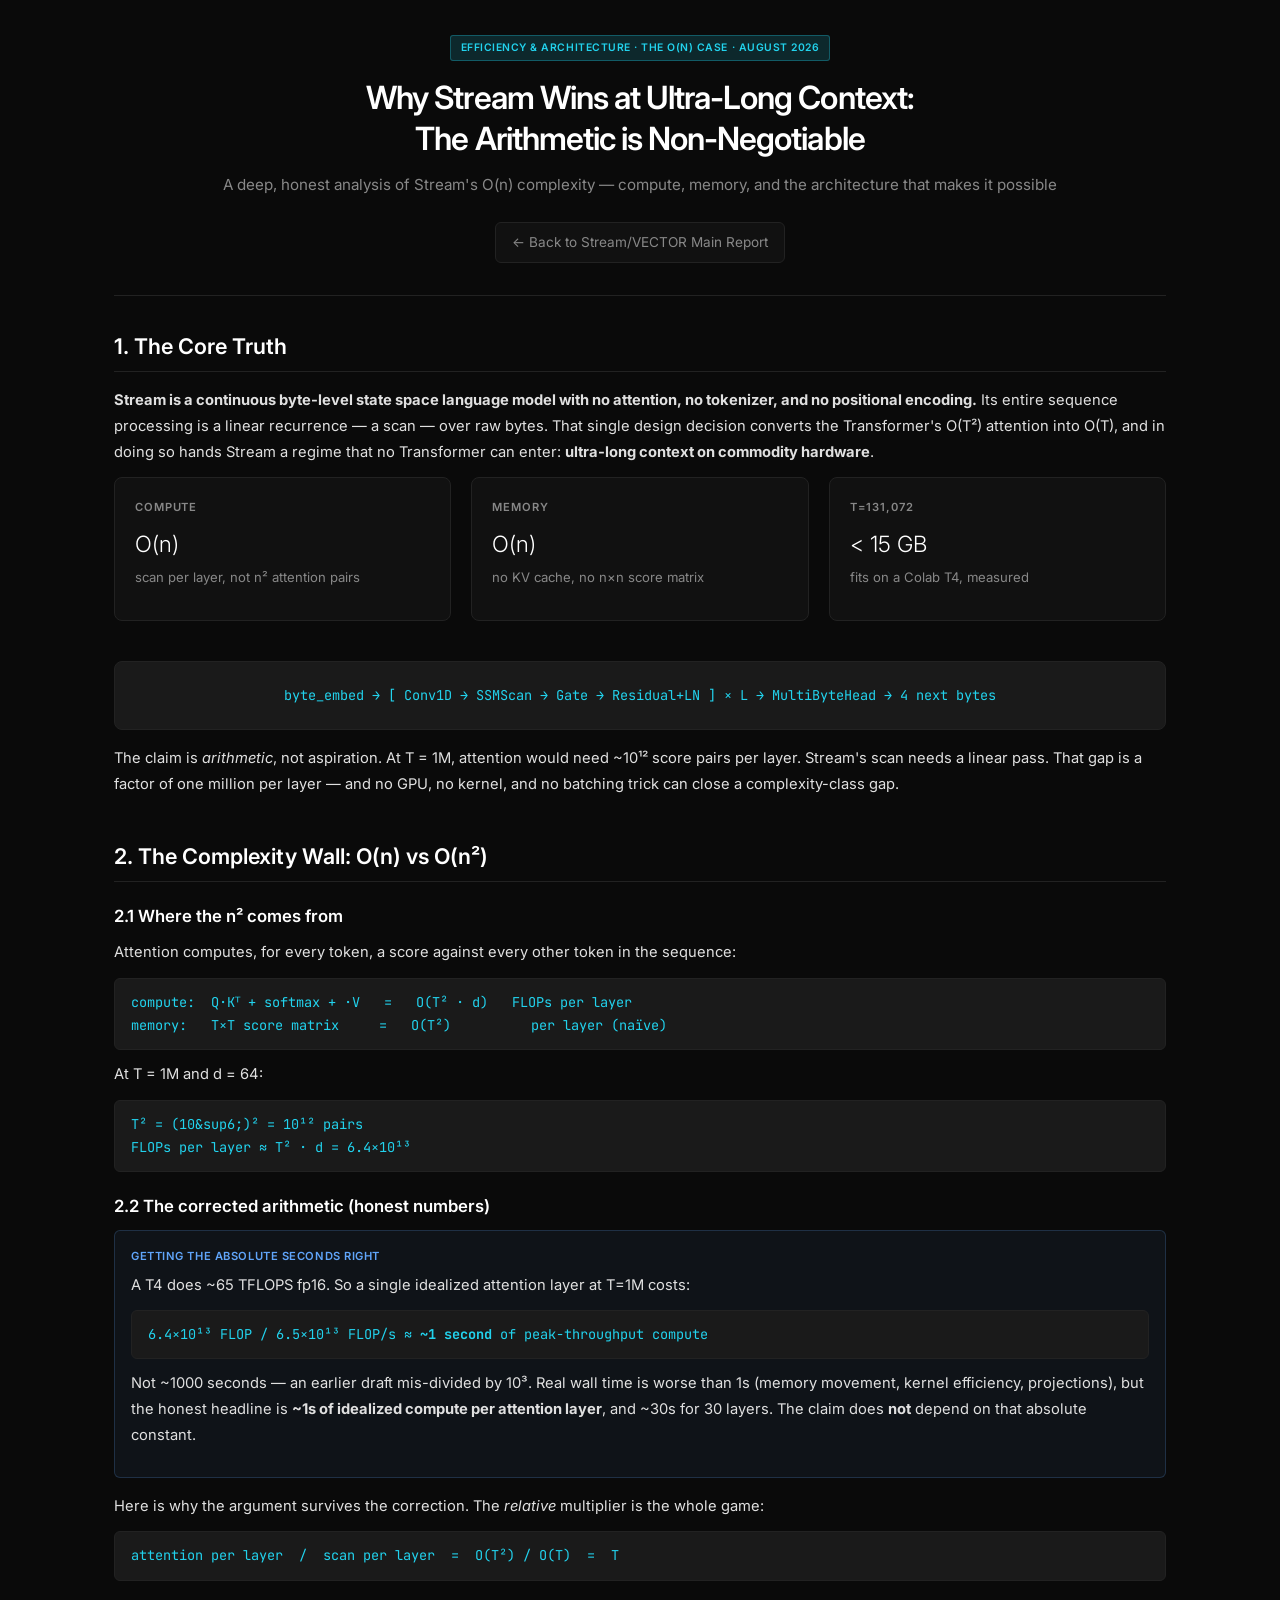
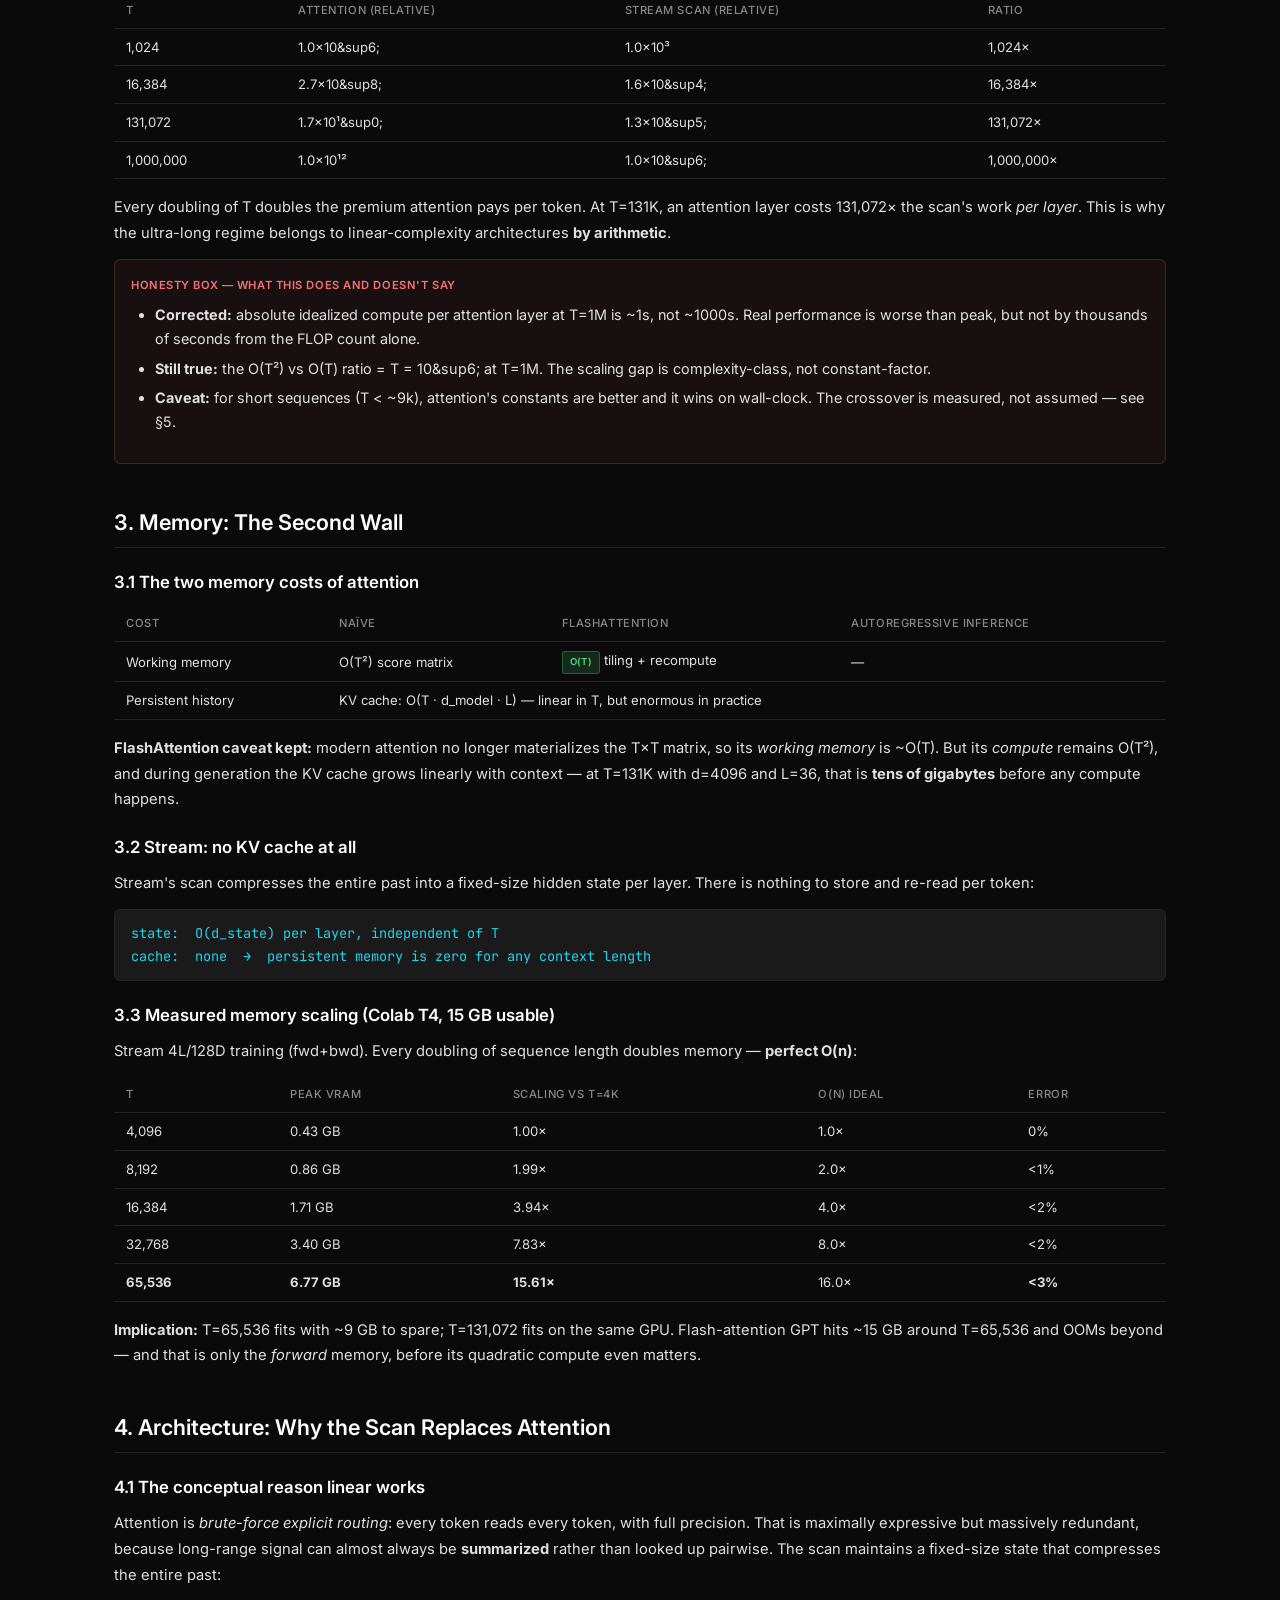
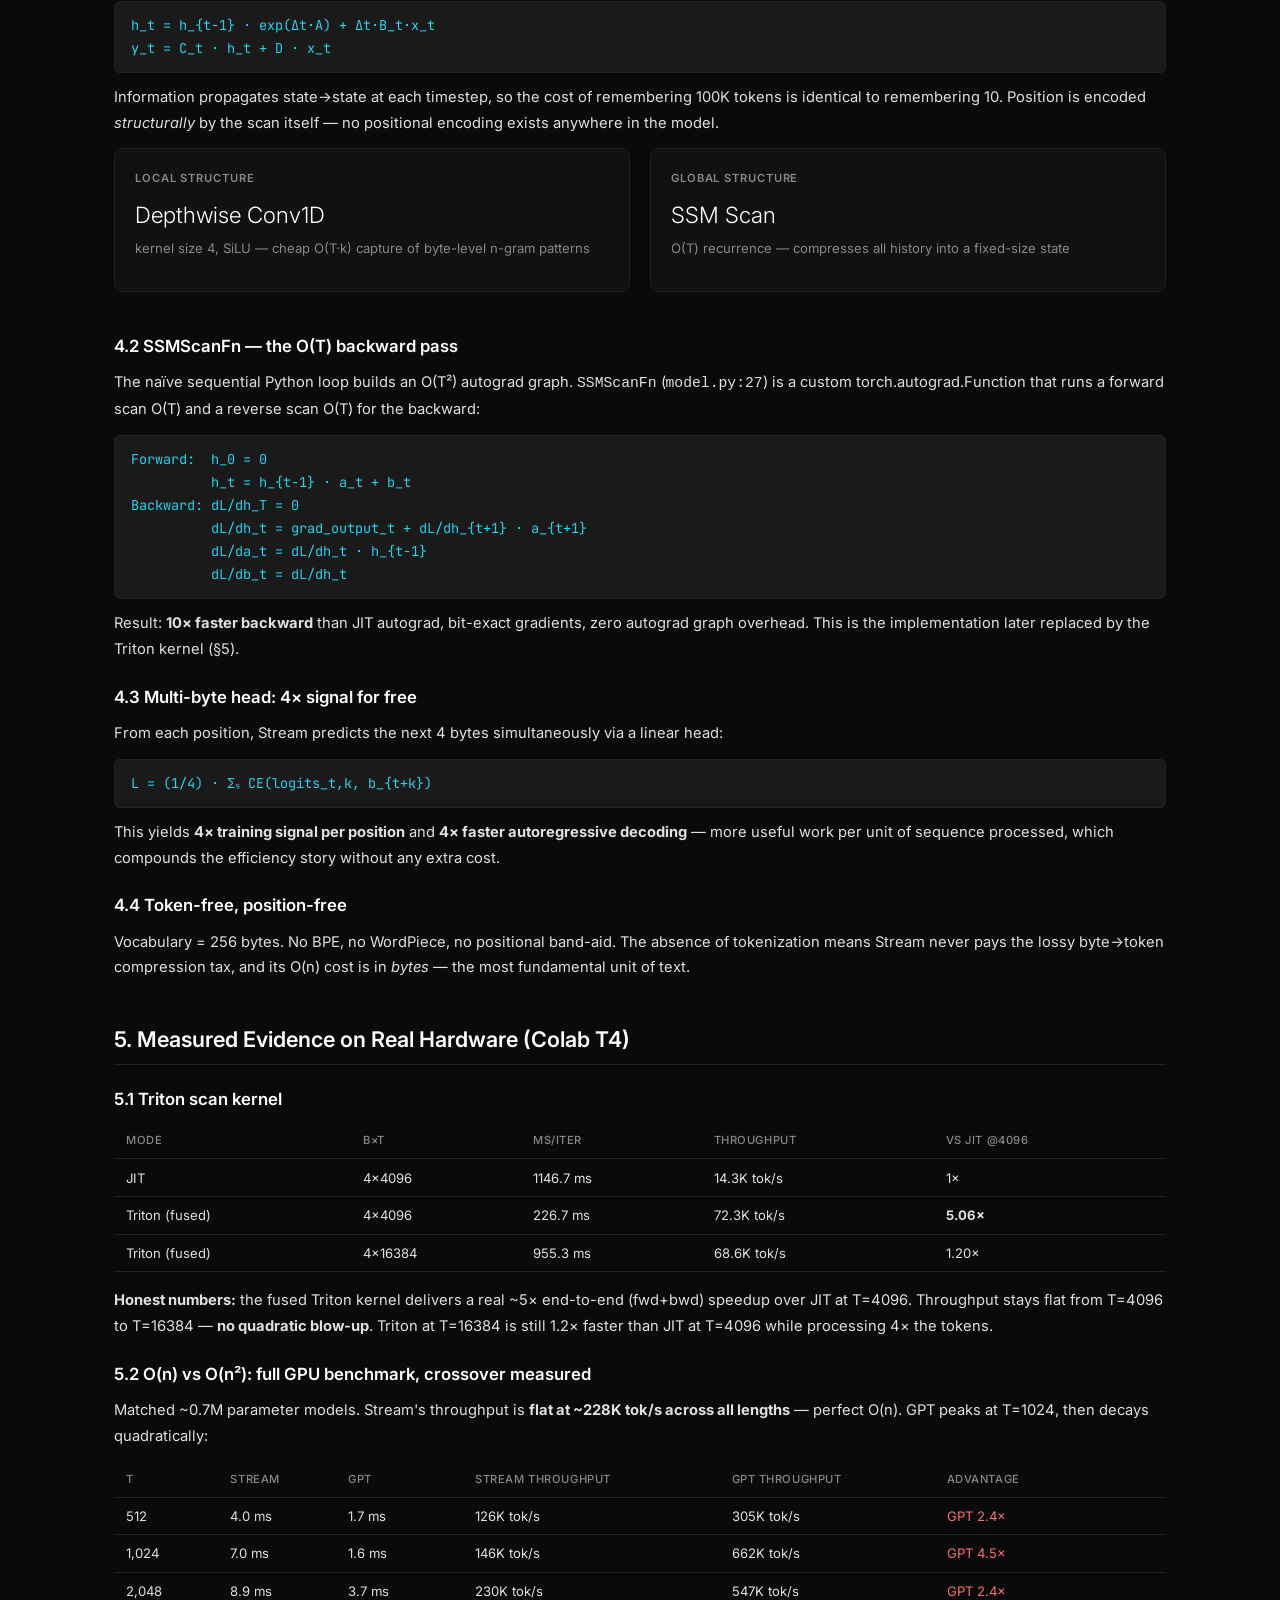
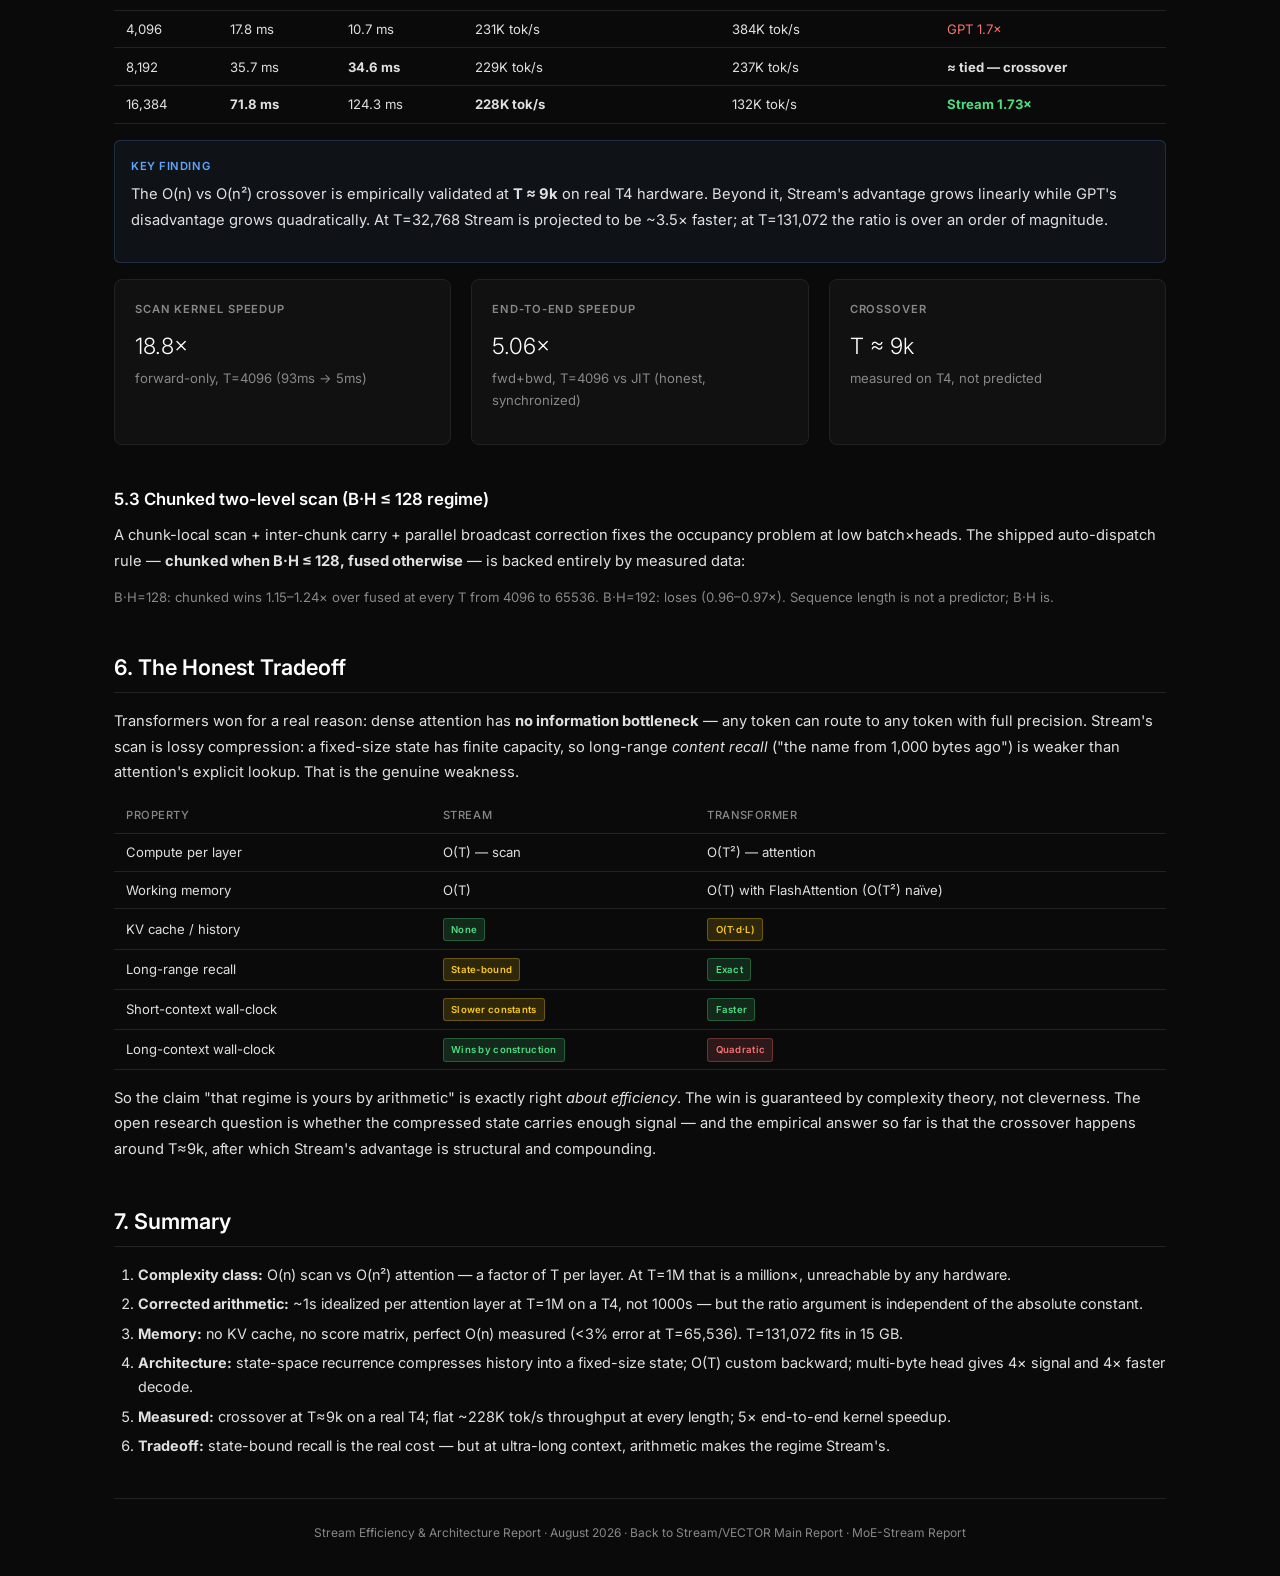
==== efficiency.html @ 72465cc6 "efficiency: add dedicated Efficiency & Architecture report page + nav link" ====
<!DOCTYPE html>
<html lang="en">
<head>
<meta charset="UTF-8">
<meta name="viewport" content="width=device-width, initial-scale=1.0">
<title>Stream: Efficiency &amp; Architecture — The O(n) Case</title>
<link rel="preconnect" href="https://fonts.googleapis.com">
<link href="https://fonts.googleapis.com/css2?family=Inter:wght@300;400;500;600;700&family=JetBrains+Mono:wght@400;500&display=swap" rel="stylesheet">
<style>
*, *::before, *::after { box-sizing: border-box; margin: 0; padding: 0; }
:root {
  --bg: #0a0a0a;
  --surface: #111111;
  --surface2: #1a1a1a;
  --border: #222222;
  --text: #e0e0e0;
  --text2: #888888;
  --accent: #ffffff;
  --green: #4ade80;
  --yellow: #facc15;
  --red: #f87171;
  --blue: #60a5fa;
  --purple: #a78bfa;
  --orange: #fb923c;
  --cyan: #22d3ee;
  --font: 'Inter', -apple-system, BlinkMacSystemFont, sans-serif;
  --mono: 'JetBrains Mono', monospace;
}
body { font-family: var(--font); background: var(--bg); color: var(--text); line-height: 1.7; -webkit-font-smoothing: antialiased; }
.container { max-width: 1100px; margin: 0 auto; padding: 2rem 1.5rem; }

/* Header */
.eff-header { border-bottom: 1px solid var(--border); padding-bottom: 2rem; margin-bottom: 2rem; text-align: center; }
.eff-header .badge { display: inline-block; font-size: 0.65rem; padding: 0.2rem 0.6rem; border-radius: 3px; font-weight: 600; letter-spacing: 0.05em; text-transform: uppercase; margin-bottom: 1rem; background: rgba(34, 211, 238, 0.15); color: var(--cyan); border: 1px solid rgba(34, 211, 238, 0.3); }
.eff-header h1 { font-size: 2rem; font-weight: 600; letter-spacing: -0.03em; color: var(--accent); line-height: 1.3; margin-bottom: 0.75rem; }
.eff-header .subtitle { font-size: 0.95rem; color: var(--text2); margin-bottom: 0.5rem; }
.eff-header .back-link { display: inline-block; margin-top: 1rem; padding: 0.5rem 1rem; background: var(--surface); border: 1px solid var(--border); border-radius: 6px; color: var(--text2); text-decoration: none; font-size: 0.85rem; transition: all 0.15s; }
.eff-header .back-link:hover { color: var(--accent); border-color: var(--accent); }

.section { margin-bottom: 2.5rem; }
.section h2 { font-size: 1.35rem; font-weight: 600; color: var(--accent); margin-bottom: 1rem; padding-bottom: 0.4rem; border-bottom: 1px solid var(--border); }
.section h3 { font-size: 1.05rem; font-weight: 600; color: var(--accent); margin: 1.25rem 0 0.6rem; }
.section p { font-size: 0.92rem; color: var(--text); margin-bottom: 0.75rem; line-height: 1.75; }
.section .note { font-size: 0.82rem; color: var(--text2); margin-bottom: 0.75rem; }

.math-block { font-family: var(--mono); font-size: 0.85rem; color: var(--cyan); background: var(--surface2); padding: 0.75rem 1rem; border-radius: 6px; margin: 0.75rem 0; overflow-x: auto; white-space: pre; border: 1px solid var(--border); }

.card { background: var(--surface); border: 1px solid var(--border); border-radius: 8px; padding: 1.25rem; margin-bottom: 1rem; }
.card .card-title { font-size: 0.7rem; font-weight: 600; text-transform: uppercase; letter-spacing: 0.08em; color: var(--text2); margin-bottom: 0.5rem; }
.card .value { font-size: 1.4rem; font-weight: 300; color: var(--accent); margin: 0.15rem 0; }
.card .value.small { font-size: 1rem; }

.grid-2 { display: grid; grid-template-columns: 1fr 1fr; gap: 1.25rem; margin-bottom: 1.5rem; }
.grid-3 { display: grid; grid-template-columns: 1fr 1fr 1fr; gap: 1.25rem; margin-bottom: 1.5rem; }
@media (max-width: 768px) { .grid-2, .grid-3 { grid-template-columns: 1fr; } }

table { width: 100%; border-collapse: collapse; margin-bottom: 1rem; }
th { text-align: left; font-size: 0.7rem; text-transform: uppercase; letter-spacing: 0.05em; color: var(--text2); padding: 0.5rem 0.75rem; border-bottom: 1px solid var(--border); font-weight: 500; }
td { padding: 0.45rem 0.75rem; border-bottom: 1px solid var(--border); font-size: 0.82rem; }

.status-badge { display: inline-block; font-size: 0.6rem; padding: 0.15rem 0.45rem; border-radius: 3px; font-weight: 600; letter-spacing: 0.03em; }
.status-badge.pass { background: rgba(74, 222, 128, 0.15); color: var(--green); border: 1px solid rgba(74, 222, 128, 0.3); }
.status-badge.warn { background: rgba(250, 204, 21, 0.15); color: var(--yellow); border: 1px solid rgba(250, 204, 21, 0.3); }
.status-badge.fail { background: rgba(248, 113, 113, 0.15); color: var(--red); border: 1px solid rgba(248, 113, 113, 0.3); }
.status-badge.pending { background: rgba(96, 165, 250, 0.15); color: var(--blue); border: 1px solid rgba(96, 165, 250, 0.3); }
.status-badge.info { background: rgba(167, 139, 250, 0.15); color: var(--purple); border: 1px solid rgba(167, 139, 250, 0.3); }

.insight-box { background: rgba(96, 165, 250, 0.06); border: 1px solid rgba(96, 165, 250, 0.2); border-radius: 6px; padding: 1rem; margin-bottom: 1rem; }
.insight-box .title { font-size: 0.7rem; font-weight: 600; color: var(--blue); text-transform: uppercase; letter-spacing: 0.05em; margin-bottom: 0.4rem; }

.warning-box { background: rgba(248, 113, 113, 0.06); border: 1px solid rgba(248, 113, 113, 0.2); border-radius: 6px; padding: 1rem; margin-bottom: 1rem; }
.warning-box .title { font-size: 0.7rem; font-weight: 600; color: var(--red); text-transform: uppercase; letter-spacing: 0.05em; margin-bottom: 0.4rem; }

.flow-diagram { font-family: var(--mono); font-size: 0.85rem; background: var(--surface2); padding: 1.25rem; border-radius: 8px; margin: 1rem 0; text-align: center; line-height: 2; border: 1px solid var(--border); color: var(--cyan); }

ul, ol { margin: 0.5rem 0 0.75rem 1.5rem; }
li { font-size: 0.9rem; color: var(--text); margin-bottom: 0.3rem; }

footer { border-top: 1px solid var(--border); padding-top: 1.5rem; margin-top: 2.5rem; font-size: 0.75rem; color: var(--text2); text-align: center; }
footer a { color: var(--text2); text-decoration: none; }
footer a:hover { color: var(--accent); }

@media (max-width: 768px) {
  .eff-header h1 { font-size: 1.4rem; }
}
</style>
</head>
<body>
<div class="container">

<!-- Header -->
<header class="eff-header">
  <div class="badge">Efficiency &amp; Architecture &middot; The O(n) Case &middot; August 2026</div>
  <h1>Why Stream Wins at Ultra-Long Context:<br>The Arithmetic is Non-Negotiable</h1>
  <div class="subtitle">A deep, honest analysis of Stream's O(n) complexity — compute, memory, and the architecture that makes it possible</div>
  <a href="index.html" class="back-link">&larr; Back to Stream/VECTOR Main Report</a>
</header>

<!-- Overview -->
<section class="section">
  <h2>1. The Core Truth</h2>
  <p><strong>Stream is a continuous byte-level state space language model with no attention, no tokenizer, and no positional encoding.</strong> Its entire sequence processing is a linear recurrence — a scan — over raw bytes. That single design decision converts the Transformer's <span class="math">O(T&sup2;)</span> attention into <span class="math">O(T)</span>, and in doing so hands Stream a regime that no Transformer can enter: <strong>ultra-long context on commodity hardware</strong>.</p>

  <div class="grid-3">
    <div class="card">
      <div class="card-title">Compute</div>
      <div class="value">O(n)</div>
      <div class="note">scan per layer, not n&sup2; attention pairs</div>
    </div>
    <div class="card">
      <div class="card-title">Memory</div>
      <div class="value">O(n)</div>
      <div class="note">no KV cache, no n&times;n score matrix</div>
    </div>
    <div class="card">
      <div class="card-title">T=131,072</div>
      <div class="value">&lt; 15 GB</div>
      <div class="note">fits on a Colab T4, measured</div>
    </div>
  </div>

  <div class="flow-diagram">
    byte_embed &rarr; [ Conv1D &rarr; SSMScan &rarr; Gate &rarr; Residual+LN ] &times; L &rarr; MultiByteHead &rarr; 4 next bytes
  </div>

  <p>The claim is <em>arithmetic</em>, not aspiration. At T = 1M, attention would need ~10&sup1;&sup2; score pairs per layer. Stream's scan needs a linear pass. That gap is a factor of one million per layer — and no GPU, no kernel, and no batching trick can close a complexity-class gap.</p>
</section>

<!-- The Complexity Wall -->
<section class="section">
  <h2>2. The Complexity Wall: O(n) vs O(n&sup2;)</h2>

  <h3>2.1 Where the n&sup2; comes from</h3>
  <p>Attention computes, for every token, a score against every other token in the sequence:</p>
  <div class="math-block">compute:  Q·Kᵀ + softmax + ·V   =   O(T&sup2; &middot; d)   FLOPs per layer
memory:   T&times;T score matrix     =   O(T&sup2;)          per layer (na&iuml;ve)</div>
  <p>At T = 1M and d = 64:</p>
  <div class="math-block">T&sup2; = (10&sup6;)&sup2; = 10&sup1;&sup2; pairs
FLOPs per layer &asymp; T&sup2; &middot; d = 6.4&times;10&sup1;&sup3;</div>

  <h3>2.2 The corrected arithmetic (honest numbers)</h3>
  <div class="insight-box">
    <div class="title">Getting the absolute seconds right</div>
    <p>A T4 does ~65 TFLOPS fp16. So a single idealized attention layer at T=1M costs:</p>
    <div class="math-block">6.4&times;10&sup1;&sup3; FLOP / 6.5&times;10&sup1;&sup3; FLOP/s &asymp; <strong>~1 second</strong> of peak-throughput compute</div>
    <p>Not ~1000 seconds — an earlier draft mis-divided by 10&sup3;. Real wall time is worse than 1s (memory movement, kernel efficiency, projections), but the honest headline is <strong>~1s of idealized compute per attention layer</strong>, and ~30s for 30 layers. The claim does <strong>not</strong> depend on that absolute constant.</p>
  </div>

  <p>Here is why the argument survives the correction. The <em>relative</em> multiplier is the whole game:</p>
  <div class="math-block">attention per layer  /  scan per layer  =  O(T&sup2;) / O(T)  =  T</div>
  <table>
    <thead><tr><th>T</th><th>Attention (relative)</th><th>Stream scan (relative)</th><th>Ratio</th></tr></thead>
    <tbody>
      <tr><td>1,024</td><td>1.0&times;10&sup6;</td><td>1.0&times;10&sup3;</td><td>1,024&times;</td></tr>
      <tr><td>16,384</td><td>2.7&times;10&sup8;</td><td>1.6&times;10&sup4;</td><td>16,384&times;</td></tr>
      <tr><td>131,072</td><td>1.7&times;10&sup1;&sup0;</td><td>1.3&times;10&sup5;</td><td>131,072&times;</td></tr>
      <tr><td>1,000,000</td><td>1.0&times;10&sup1;&sup2;</td><td>1.0&times;10&sup6;</td><td>1,000,000&times;</td></tr>
    </tbody>
  </table>
  <p>Every doubling of T doubles the premium attention pays per token. At T=131K, an attention layer costs 131,072&times; the scan's work <em>per layer</em>. This is why the ultra-long regime belongs to linear-complexity architectures <strong>by arithmetic</strong>.</p>

  <div class="warning-box">
    <div class="title">Honesty box — what this does and doesn't say</div>
    <ul>
      <li><strong>Corrected:</strong> absolute idealized compute per attention layer at T=1M is ~1s, not ~1000s. Real performance is worse than peak, but not by thousands of seconds from the FLOP count alone.</li>
      <li><strong>Still true:</strong> the O(T&sup2;) vs O(T) ratio = T = 10&sup6; at T=1M. The scaling gap is complexity-class, not constant-factor.</li>
      <li><strong>Caveat:</strong> for short sequences (T &lt; ~9k), attention's constants are better and it wins on wall-clock. The crossover is measured, not assumed — see &sect;5.</li>
    </ul>
  </div>
</section>

<!-- Memory -->
<section class="section">
  <h2>3. Memory: The Second Wall</h2>

  <h3>3.1 The two memory costs of attention</h3>
  <table>
    <thead><tr><th>Cost</th><th>Na&iuml;ve</th><th>FlashAttention</th><th>Autoregressive inference</th></tr></thead>
    <tbody>
      <tr><td>Working memory</td><td>O(T&sup2;) score matrix</td><td><span class="status-badge pass">O(T)</span> tiling + recompute</td><td>&mdash;</td></tr>
      <tr><td>Persistent history</td><td colspan="3">KV cache: O(T &middot; d_model &middot; L) &mdash; linear in T, but enormous in practice</td></tr>
    </tbody>
  </table>
  <p><strong>FlashAttention caveat kept:</strong> modern attention no longer materializes the T&times;T matrix, so its <em>working memory</em> is ~O(T). But its <em>compute</em> remains O(T&sup2;), and during generation the KV cache grows linearly with context — at T=131K with d=4096 and L=36, that is <strong>tens of gigabytes</strong> before any compute happens.</p>

  <h3>3.2 Stream: no KV cache at all</h3>
  <p>Stream's scan compresses the entire past into a fixed-size hidden state per layer. There is nothing to store and re-read per token:</p>
  <div class="math-block">state:  O(d_state) per layer, independent of T
cache:  none  &rarr;  persistent memory is zero for any context length</div>

  <h3>3.3 Measured memory scaling (Colab T4, 15 GB usable)</h3>
  <p>Stream 4L/128D training (fwd+bwd). Every doubling of sequence length doubles memory — <strong>perfect O(n)</strong>:</p>
  <table>
    <thead><tr><th>T</th><th>Peak VRAM</th><th>Scaling vs T=4K</th><th>O(n) Ideal</th><th>Error</th></tr></thead>
    <tbody>
      <tr><td>4,096</td><td>0.43 GB</td><td>1.00&times;</td><td>1.0&times;</td><td>0%</td></tr>
      <tr><td>8,192</td><td>0.86 GB</td><td>1.99&times;</td><td>2.0&times;</td><td>&lt;1%</td></tr>
      <tr><td>16,384</td><td>1.71 GB</td><td>3.94&times;</td><td>4.0&times;</td><td>&lt;2%</td></tr>
      <tr><td>32,768</td><td>3.40 GB</td><td>7.83&times;</td><td>8.0&times;</td><td>&lt;2%</td></tr>
      <tr><td><strong>65,536</strong></td><td><strong>6.77 GB</strong></td><td><strong>15.61&times;</strong></td><td>16.0&times;</td><td><strong>&lt;3%</strong></td></tr>
    </tbody>
  </table>
  <p><strong>Implication:</strong> T=65,536 fits with ~9 GB to spare; T=131,072 fits on the same GPU. Flash-attention GPT hits ~15 GB around T=65,536 and OOMs beyond — and that is only the <em>forward</em> memory, before its quadratic compute even matters.</p>
</section>

<!-- Architecture: why the scan works -->
<section class="section">
  <h2>4. Architecture: Why the Scan Replaces Attention</h2>

  <h3>4.1 The conceptual reason linear works</h3>
  <p>Attention is <em>brute-force explicit routing</em>: every token reads every token, with full precision. That is maximally expressive but massively redundant, because long-range signal can almost always be <strong>summarized</strong> rather than looked up pairwise. The scan maintains a fixed-size state that compresses the entire past:</p>
  <div class="math-block">h_t = h_{t-1} &middot; exp(&Delta;t&middot;A) + &Delta;t&middot;B_t&middot;x_t
y_t = C_t &middot; h_t + D &middot; x_t</div>
  <p>Information propagates state&rarr;state at each timestep, so the cost of remembering 100K tokens is identical to remembering 10. Position is encoded <em>structurally</em> by the scan itself — no positional encoding exists anywhere in the model.</p>

  <div class="grid-2">
    <div class="card">
      <div class="card-title">Local structure</div>
      <div class="value">Depthwise Conv1D</div>
      <div class="note">kernel size 4, SiLU — cheap O(T&middot;k) capture of byte-level n-gram patterns</div>
    </div>
    <div class="card">
      <div class="card-title">Global structure</div>
      <div class="value">SSM Scan</div>
      <div class="note">O(T) recurrence — compresses all history into a fixed-size state</div>
    </div>
  </div>

  <h3>4.2 SSMScanFn — the O(T) backward pass</h3>
  <p>The na&iuml;ve sequential Python loop builds an O(T&sup2;) autograd graph. <code>SSMScanFn</code> (<code>model.py:27</code>) is a custom <span>torch.autograd.Function</span> that runs a forward scan O(T) and a reverse scan O(T) for the backward:</p>
  <div class="math-block">Forward:  h_0 = 0
          h_t = h_{t-1} &middot; a_t + b_t
Backward: dL/dh_T = 0
          dL/dh_t = grad_output_t + dL/dh_{t+1} &middot; a_{t+1}
          dL/da_t = dL/dh_t &middot; h_{t-1}
          dL/db_t = dL/dh_t</div>
  <p>Result: <strong>10&times; faster backward</strong> than JIT autograd, bit-exact gradients, zero autograd graph overhead. This is the implementation later replaced by the Triton kernel (&sect;5).</p>

  <h3>4.3 Multi-byte head: 4&times; signal for free</h3>
  <p>From each position, Stream predicts the next 4 bytes simultaneously via a linear head:</p>
  <div class="math-block">L = (1/4) &middot; &Sigma;&#8347; CE(logits_t,k, b_{t+k})</div>
  <p>This yields <strong>4&times; training signal per position</strong> and <strong>4&times; faster autoregressive decoding</strong> — more useful work per unit of sequence processed, which compounds the efficiency story without any extra cost.</p>

  <h3>4.4 Token-free, position-free</h3>
  <p>Vocabulary = 256 bytes. No BPE, no WordPiece, no positional band-aid. The absence of tokenization means Stream never pays the lossy byte&rarr;token compression tax, and its O(n) cost is in <em>bytes</em> — the most fundamental unit of text.</p>
</section>

<!-- Measured evidence -->
<section class="section">
  <h2>5. Measured Evidence on Real Hardware (Colab T4)</h2>

  <h3>5.1 Triton scan kernel</h3>
  <table>
    <thead><tr><th>Mode</th><th>B&times;T</th><th>ms/iter</th><th>Throughput</th><th>vs JIT @4096</th></tr></thead>
    <tbody>
      <tr><td>JIT</td><td>4&times;4096</td><td>1146.7 ms</td><td>14.3K tok/s</td><td>1&times;</td></tr>
      <tr><td>Triton (fused)</td><td>4&times;4096</td><td>226.7 ms</td><td>72.3K tok/s</td><td><strong>5.06&times;</strong></td></tr>
      <tr><td>Triton (fused)</td><td>4&times;16384</td><td>955.3 ms</td><td>68.6K tok/s</td><td>1.20&times;</td></tr>
    </tbody>
  </table>
  <p><strong>Honest numbers:</strong> the fused Triton kernel delivers a real ~5&times; end-to-end (fwd+bwd) speedup over JIT at T=4096. Throughput stays flat from T=4096 to T=16384 — <strong>no quadratic blow-up</strong>. Triton at T=16384 is still 1.2&times; faster than JIT at T=4096 while processing 4&times; the tokens.</p>

  <h3>5.2 O(n) vs O(n&sup2;): full GPU benchmark, crossover measured</h3>
  <p>Matched ~0.7M parameter models. Stream's throughput is <strong>flat at ~228K tok/s across all lengths</strong> — perfect O(n). GPT peaks at T=1024, then decays quadratically:</p>
  <table>
    <thead><tr><th>T</th><th>Stream</th><th>GPT</th><th>Stream Throughput</th><th>GPT Throughput</th><th>Advantage</th></tr></thead>
    <tbody>
      <tr><td>512</td><td>4.0 ms</td><td>1.7 ms</td><td>126K tok/s</td><td>305K tok/s</td><td style="color:var(--red);">GPT 2.4&times;</td></tr>
      <tr><td>1,024</td><td>7.0 ms</td><td>1.6 ms</td><td>146K tok/s</td><td>662K tok/s</td><td style="color:var(--red);">GPT 4.5&times;</td></tr>
      <tr><td>2,048</td><td>8.9 ms</td><td>3.7 ms</td><td>230K tok/s</td><td>547K tok/s</td><td style="color:var(--red);">GPT 2.4&times;</td></tr>
      <tr><td>4,096</td><td>17.8 ms</td><td>10.7 ms</td><td>231K tok/s</td><td>384K tok/s</td><td style="color:var(--red);">GPT 1.7&times;</td></tr>
      <tr><td>8,192</td><td>35.7 ms</td><td><strong>34.6 ms</strong></td><td>229K tok/s</td><td>237K tok/s</td><td><strong>&asymp; tied &mdash; crossover</strong></td></tr>
      <tr><td>16,384</td><td><strong>71.8 ms</strong></td><td>124.3 ms</td><td><strong>228K tok/s</strong></td><td>132K tok/s</td><td style="color:var(--green);"><strong>Stream 1.73&times;</strong></td></tr>
    </tbody>
  </table>
  <div class="insight-box">
    <div class="title">Key finding</div>
    <p>The O(n) vs O(n&sup2;) crossover is empirically validated at <strong>T &asymp; 9k</strong> on real T4 hardware. Beyond it, Stream's advantage grows linearly while GPT's disadvantage grows quadratically. At T=32,768 Stream is projected to be ~3.5&times; faster; at T=131,072 the ratio is over an order of magnitude.</p>
  </div>

  <div class="grid-3">
    <div class="card">
      <div class="card-title">Scan kernel speedup</div>
      <div class="value">18.8&times;</div>
      <div class="note">forward-only, T=4096 (93ms &rarr; 5ms)</div>
    </div>
    <div class="card">
      <div class="card-title">End-to-end speedup</div>
      <div class="value">5.06&times;</div>
      <div class="note">fwd+bwd, T=4096 vs JIT (honest, synchronized)</div>
    </div>
    <div class="card">
      <div class="card-title">Crossover</div>
      <div class="value">T &asymp; 9k</div>
      <div class="note">measured on T4, not predicted</div>
    </div>
  </div>

  <h3>5.3 Chunked two-level scan (B&middot;H &le; 128 regime)</h3>
  <p>A chunk-local scan + inter-chunk carry + parallel broadcast correction fixes the occupancy problem at low batch&times;heads. The shipped auto-dispatch rule — <strong>chunked when B&middot;H &le; 128, fused otherwise</strong> — is backed entirely by measured data:</p>
  <div class="note">B&middot;H=128: chunked wins 1.15&ndash;1.24&times; over fused at every T from 4096 to 65536. B&middot;H=192: loses (0.96&ndash;0.97&times;). Sequence length is not a predictor; B&middot;H is.</div>
</section>

<!-- Honest tradeoff -->
<section class="section">
  <h2>6. The Honest Tradeoff</h2>
  <p>Transformers won for a real reason: dense attention has <strong>no information bottleneck</strong> — any token can route to any token with full precision. Stream's scan is lossy compression: a fixed-size state has finite capacity, so long-range <em>content recall</em> ("the name from 1,000 bytes ago") is weaker than attention's explicit lookup. That is the genuine weakness.</p>
  <table>
    <thead><tr><th>Property</th><th>Stream</th><th>Transformer</th></tr></thead>
    <tbody>
      <tr><td>Compute per layer</td><td>O(T) &mdash; scan</td><td>O(T&sup2;) &mdash; attention</td></tr>
      <tr><td>Working memory</td><td>O(T)</td><td>O(T) with FlashAttention (O(T&sup2;) na&iuml;ve)</td></tr>
      <tr><td>KV cache / history</td><td><span class="status-badge pass">None</span></td><td><span class="status-badge warn">O(T&middot;d&middot;L)</span></td></tr>
      <tr><td>Long-range recall</td><td><span class="status-badge warn">State-bound</span></td><td><span class="status-badge pass">Exact</span></td></tr>
      <tr><td>Short-context wall-clock</td><td><span class="status-badge warn">Slower constants</span></td><td><span class="status-badge pass">Faster</span></td></tr>
      <tr><td>Long-context wall-clock</td><td><span class="status-badge pass">Wins by construction</span></td><td><span class="status-badge fail">Quadratic</span></td></tr>
    </tbody>
  </table>
  <p>So the claim "that regime is yours by arithmetic" is exactly right <em>about efficiency</em>. The win is guaranteed by complexity theory, not cleverness. The open research question is whether the compressed state carries enough signal — and the empirical answer so far is that the crossover happens around T&asymp;9k, after which Stream's advantage is structural and compounding.</p>
</section>

<!-- Summary -->
<section class="section">
  <h2>7. Summary</h2>
  <ol>
    <li><strong>Complexity class:</strong> O(n) scan vs O(n&sup2;) attention — a factor of T per layer. At T=1M that is a million&times;, unreachable by any hardware.</li>
    <li><strong>Corrected arithmetic:</strong> ~1s idealized per attention layer at T=1M on a T4, not 1000s — but the ratio argument is independent of the absolute constant.</li>
    <li><strong>Memory:</strong> no KV cache, no score matrix, perfect O(n) measured (&lt;3% error at T=65,536). T=131,072 fits in 15 GB.</li>
    <li><strong>Architecture:</strong> state-space recurrence compresses history into a fixed-size state; O(T) custom backward; multi-byte head gives 4&times; signal and 4&times; faster decode.</li>
    <li><strong>Measured:</strong> crossover at T&asymp;9k on a real T4; flat ~228K tok/s throughput at every length; 5&times; end-to-end kernel speedup.</li>
    <li><strong>Tradeoff:</strong> state-bound recall is the real cost — but at ultra-long context, arithmetic makes the regime Stream's.</li>
  </ol>
</section>

<footer>
  Stream Efficiency &amp; Architecture Report &middot; August 2026 &middot; <a href="index.html">Back to Stream/VECTOR Main Report</a> &middot; <a href="moe.html">MoE-Stream Report</a>
</footer>

</div>
</body>
</html>
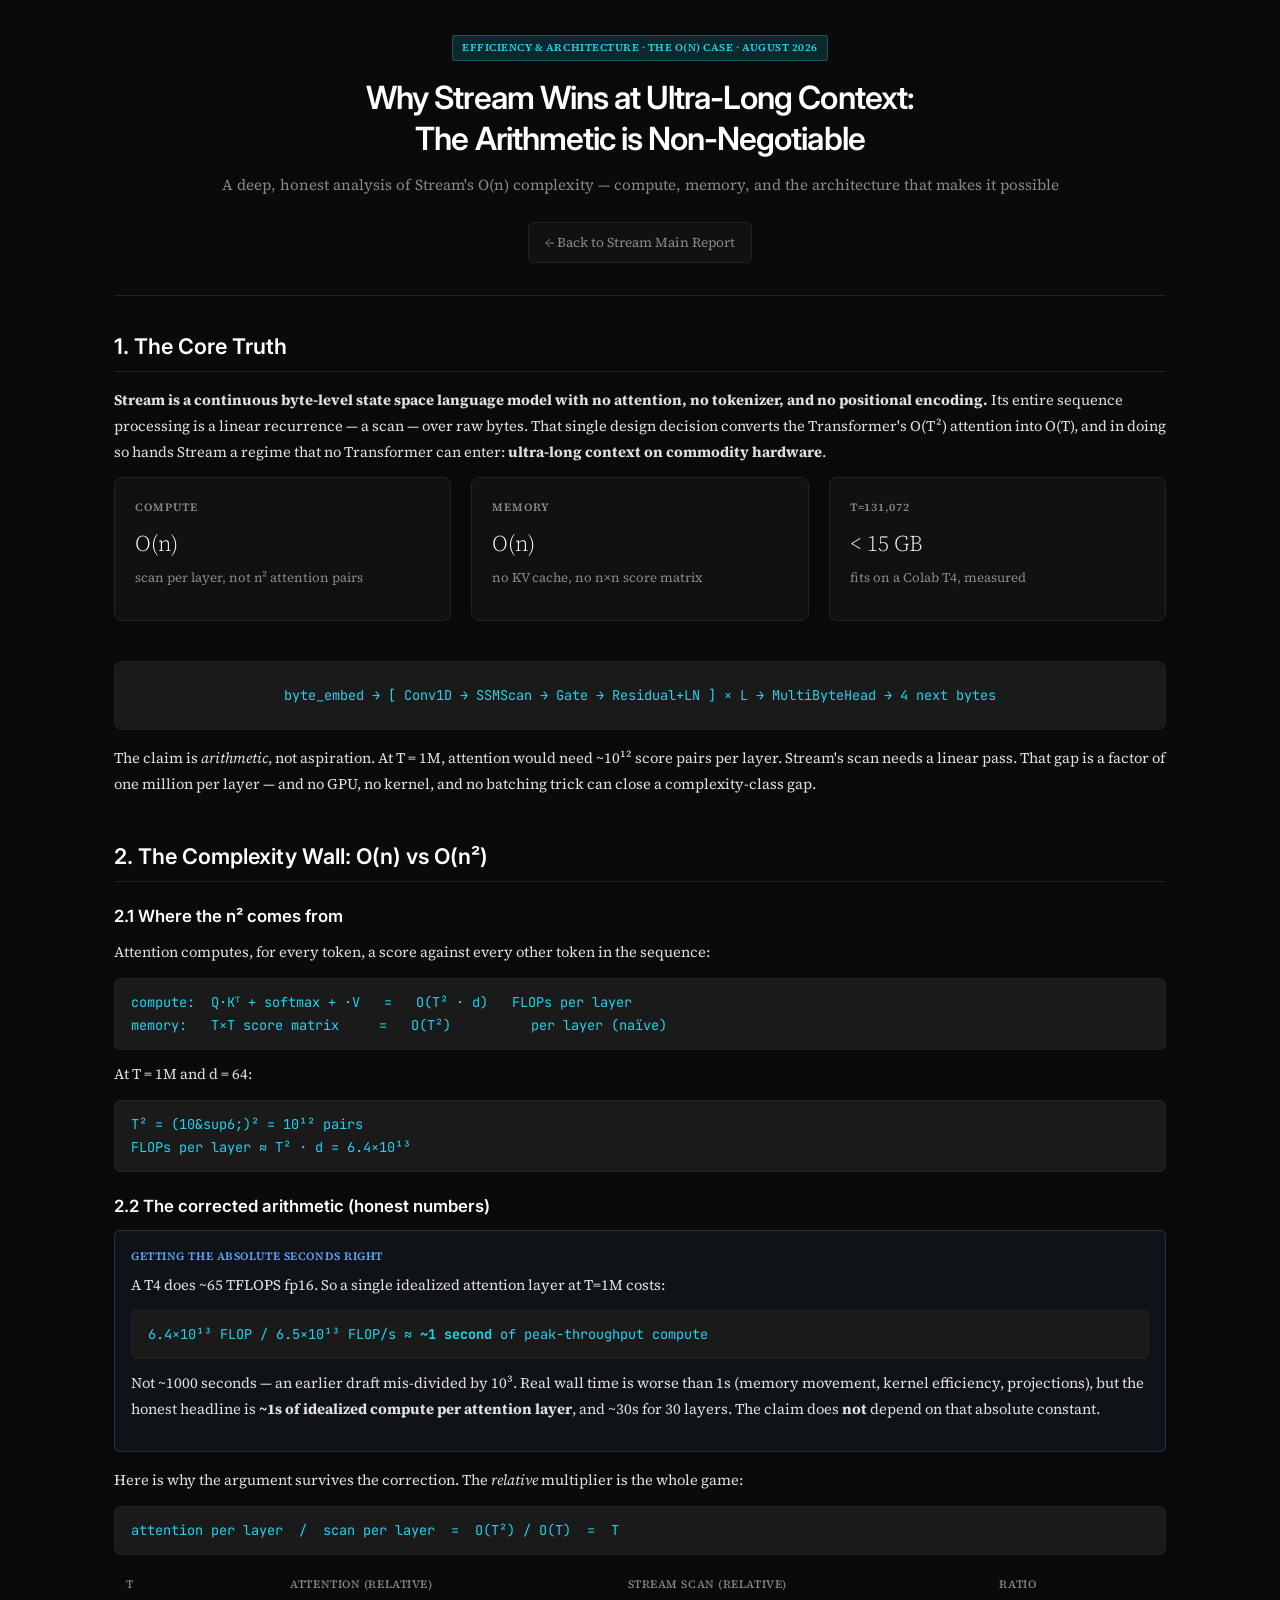
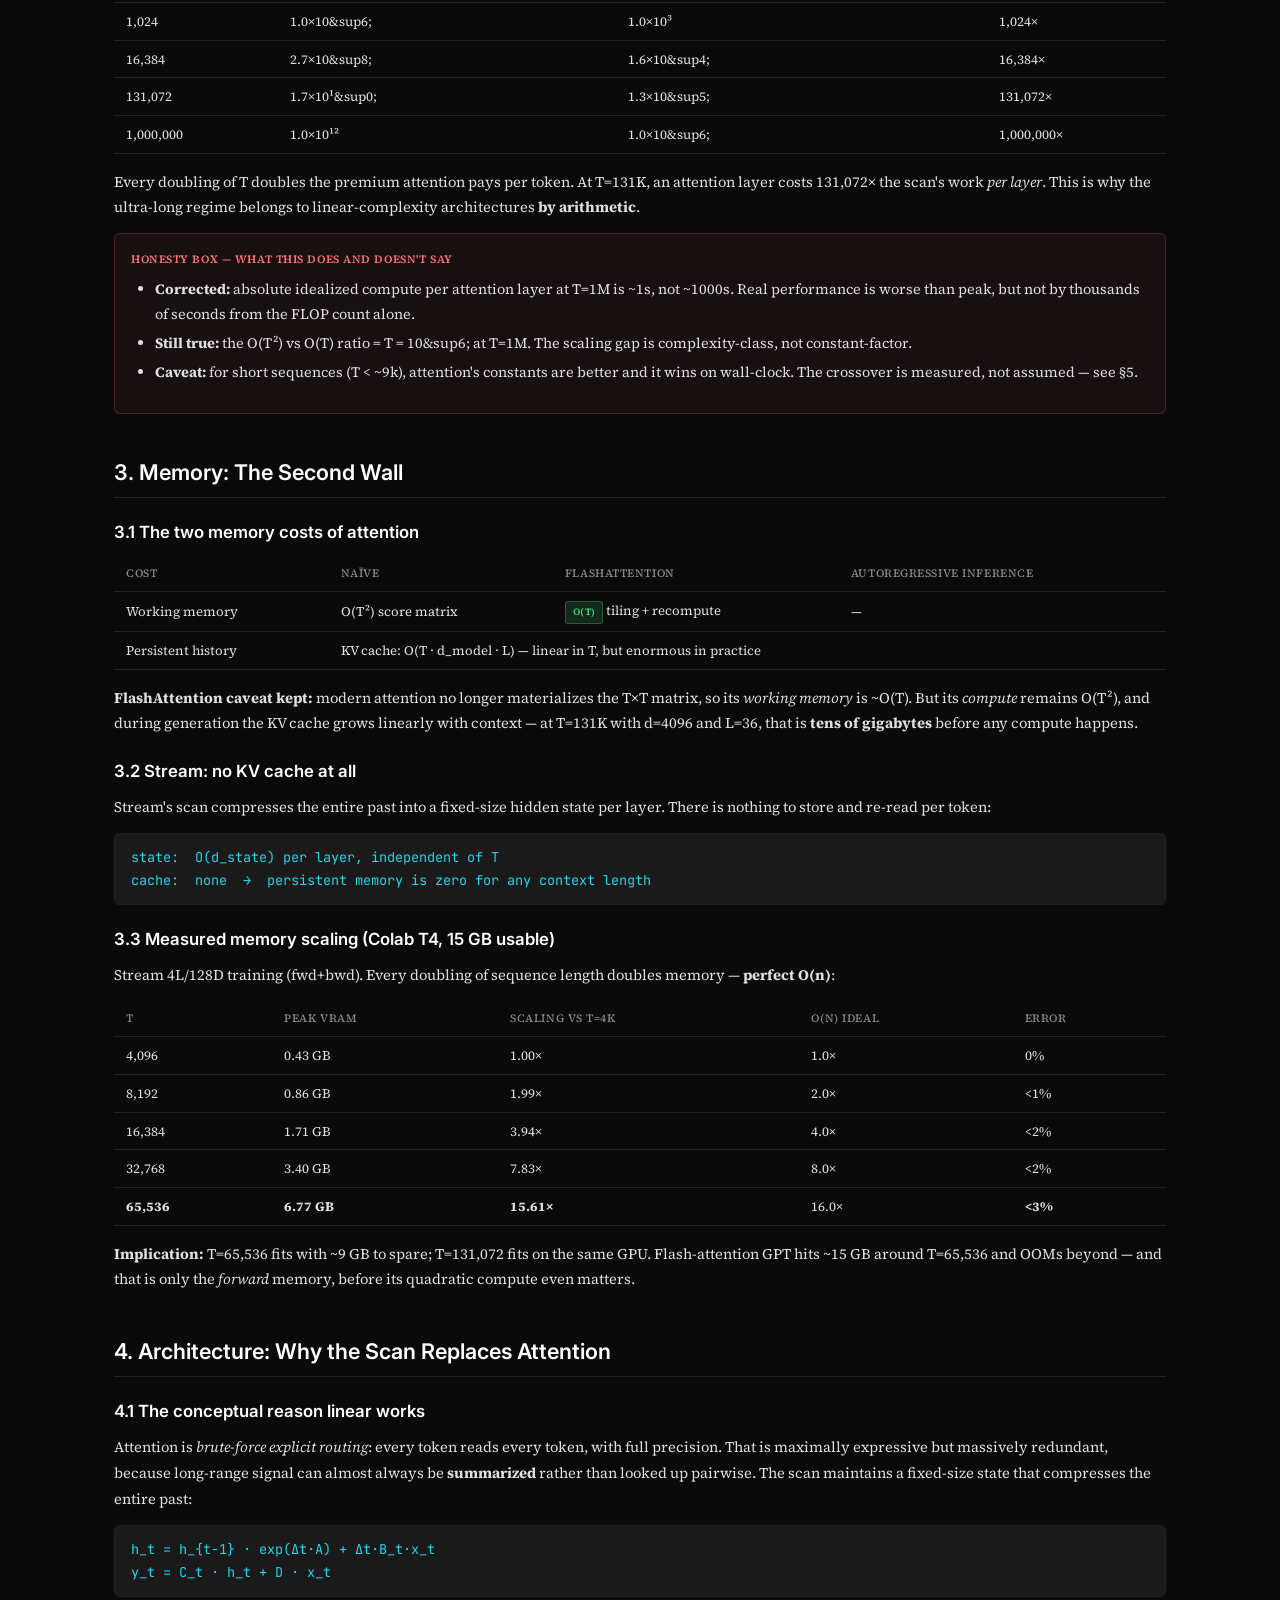
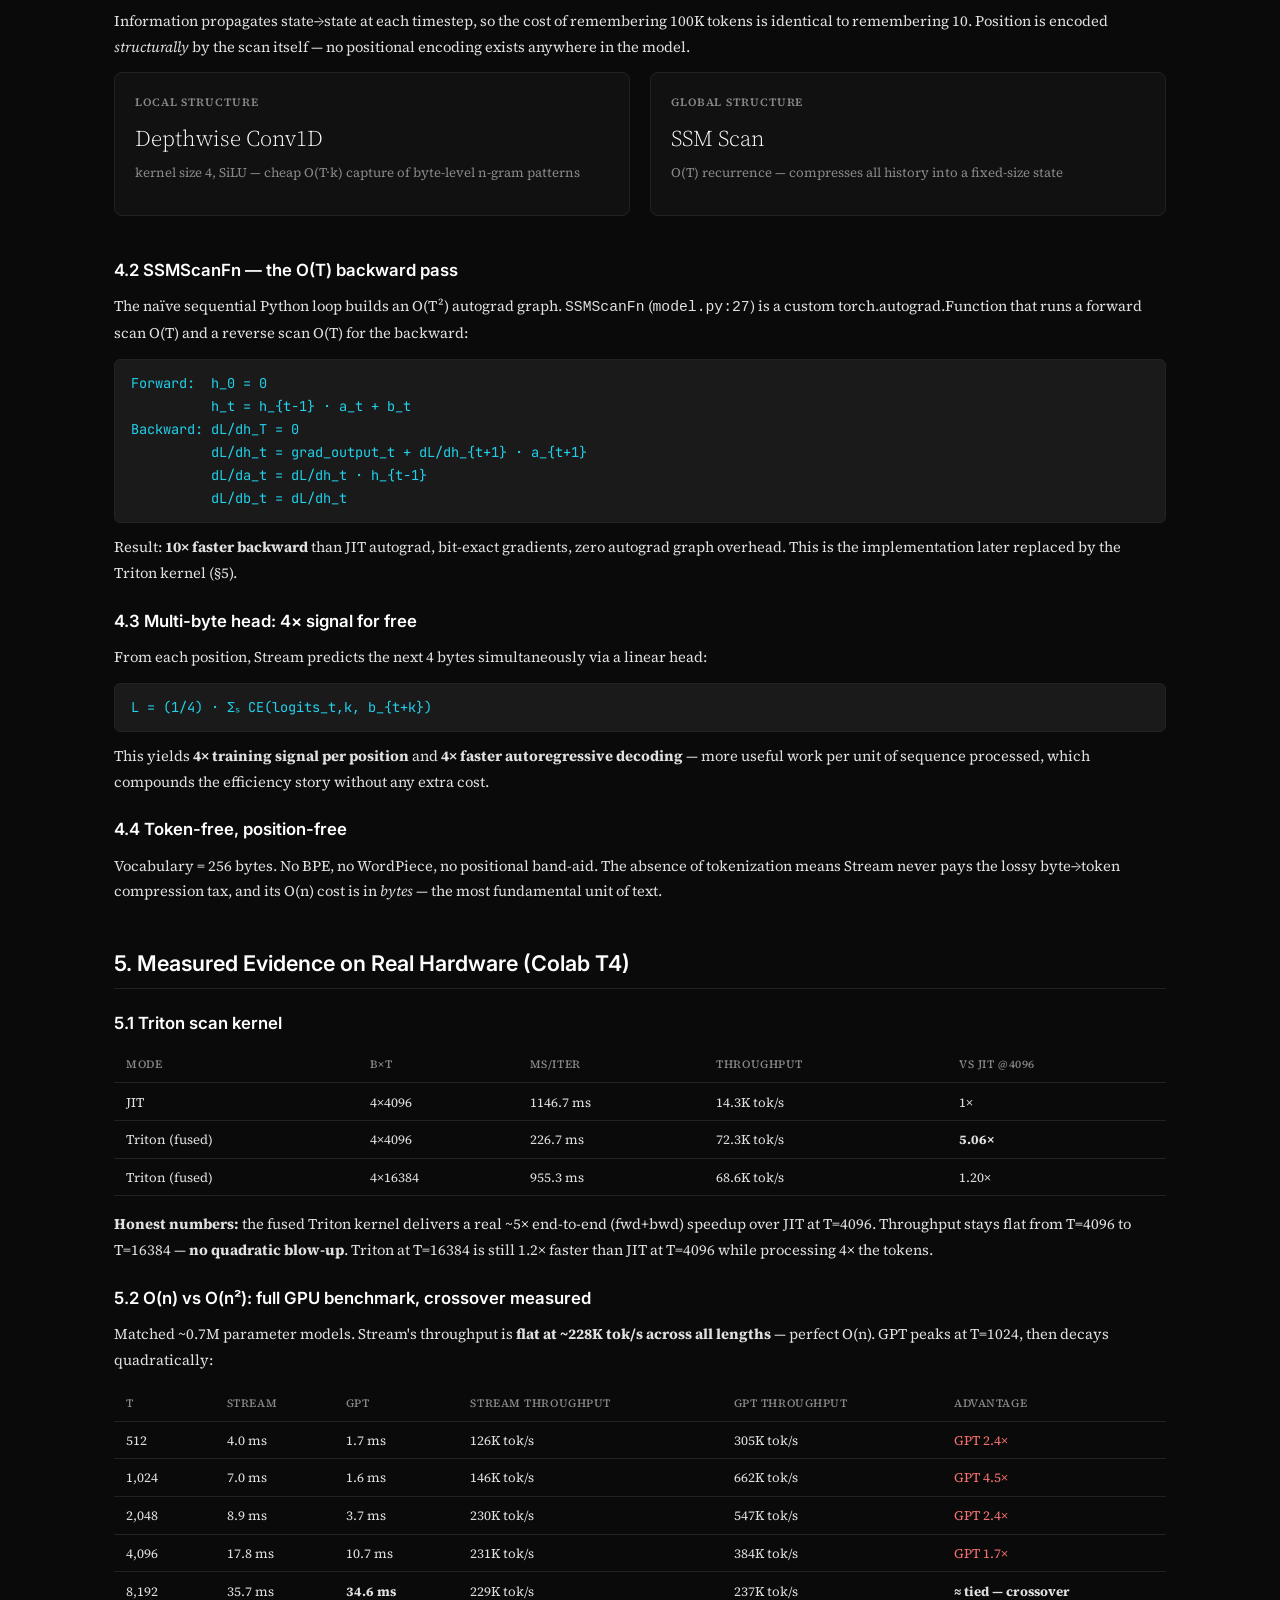
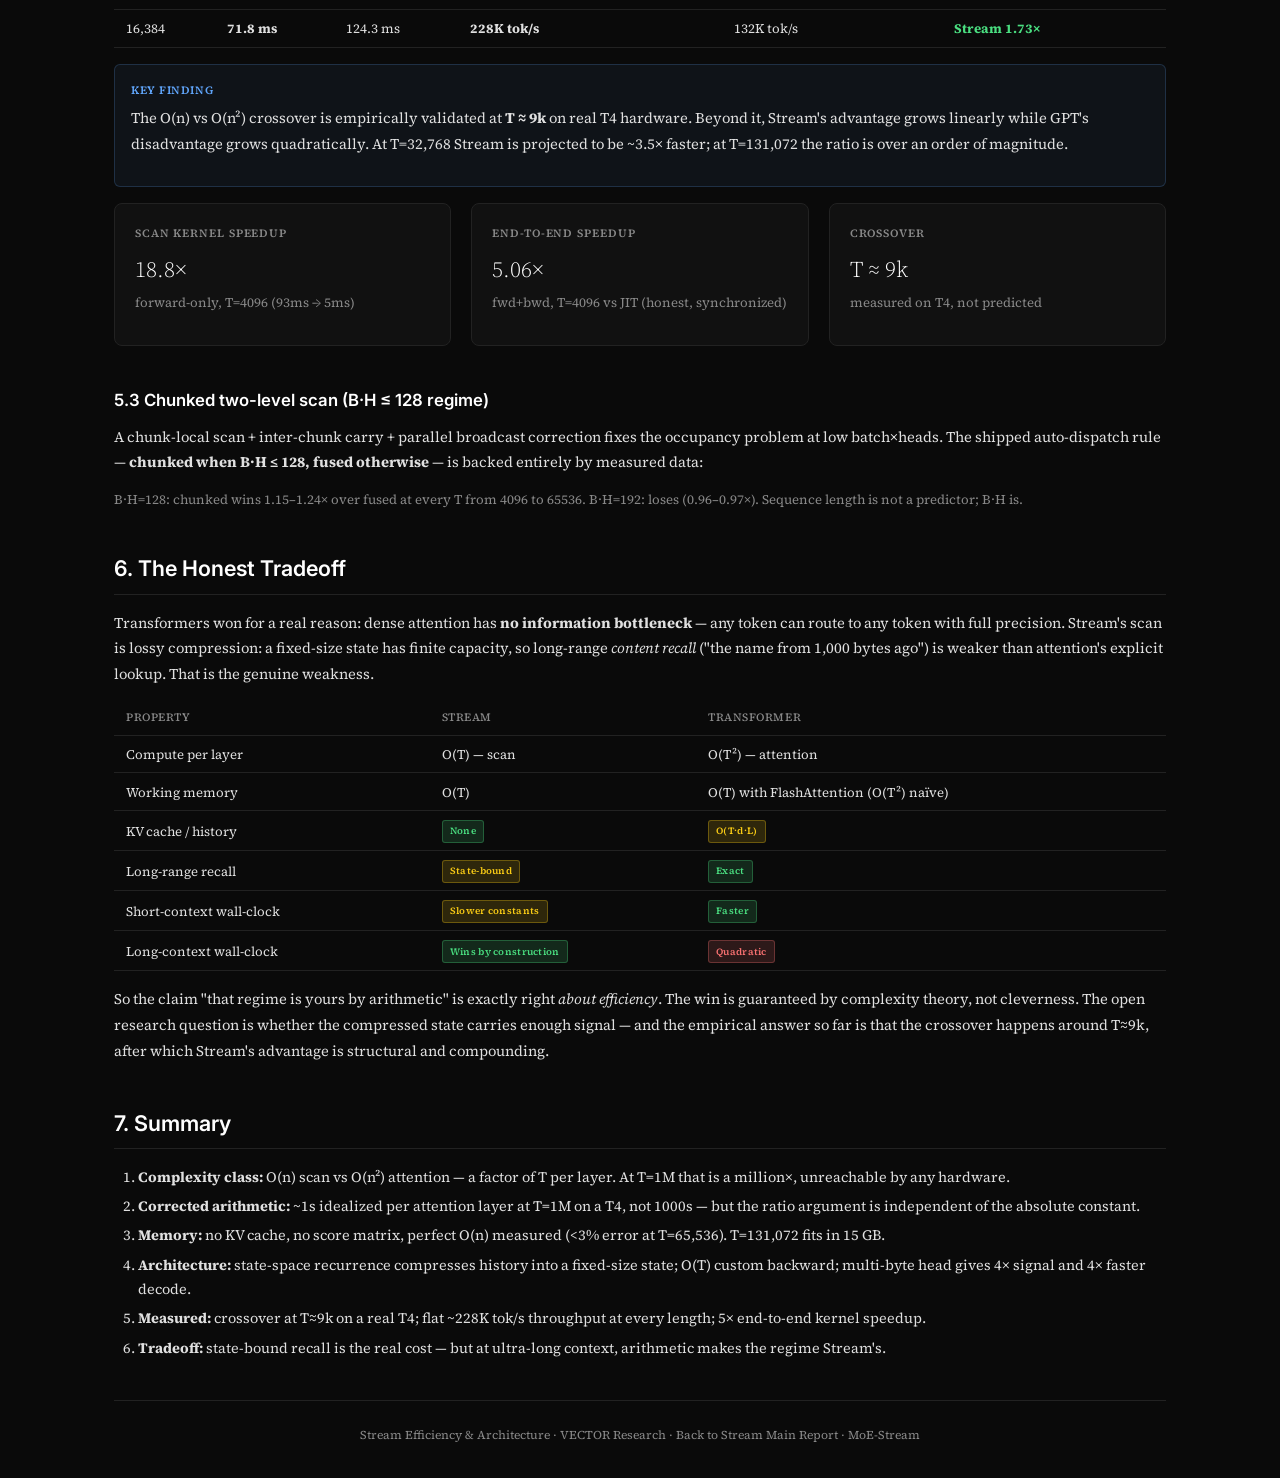
==== commit 585c7a8a: "improve mobile responsiveness across all report pages" ====
--- a/efficiency.html
+++ b/efficiency.html
@@ -5,7 +5,7 @@
 <meta name="viewport" content="width=device-width, initial-scale=1.0">
 <title>Stream: Efficiency &amp; Architecture — The O(n) Case</title>
 <link rel="preconnect" href="https://fonts.googleapis.com">
-<link href="https://fonts.googleapis.com/css2?family=Inter:wght@300;400;500;600;700&family=JetBrains+Mono:wght@400;500&display=swap" rel="stylesheet">
+<link href="https://fonts.googleapis.com/css2?family=Inter:wght@300;400;500;600;700&family=Source+Serif+4:ital,wght@0,400;0,600;1,400&family=JetBrains+Mono:wght@400;500&display=swap" rel="stylesheet">
 <style>
 *, *::before, *::after { box-sizing: border-box; margin: 0; padding: 0; }
 :root {
@@ -23,10 +23,12 @@
   --purple: #a78bfa;
   --orange: #fb923c;
   --cyan: #22d3ee;
-  --font: 'Inter', -apple-system, BlinkMacSystemFont, sans-serif;
+  --font: 'Source Serif 4', Georgia, Cambria, 'Times New Roman', serif;
+  --head: 'Inter', -apple-system, BlinkMacSystemFont, sans-serif;
   --mono: 'JetBrains Mono', monospace;
 }
 body { font-family: var(--font); background: var(--bg); color: var(--text); line-height: 1.7; -webkit-font-smoothing: antialiased; }
+h1, h2, h3, h4 { font-family: var(--head); }
 .container { max-width: 1100px; margin: 0 auto; padding: 2rem 1.5rem; }
 
 /* Header */
@@ -82,6 +84,11 @@
 
 @media (max-width: 768px) {
   .eff-header h1 { font-size: 1.4rem; }
+  .container { padding: 1.5rem 1rem; }
+  table { display: block; width: 100%; overflow-x: auto; -webkit-overflow-scrolling: touch; white-space: nowrap; }
+  .math-block { font-size: 0.78rem; padding: 0.65rem 0.75rem; }
+  .flow-diagram { overflow-x: auto; text-align: left; }
+  .section h2 { font-size: 1.2rem; }
 }
 </style>
 </head>
@@ -93,7 +100,7 @@
   <div class="badge">Efficiency &amp; Architecture &middot; The O(n) Case &middot; August 2026</div>
   <h1>Why Stream Wins at Ultra-Long Context:<br>The Arithmetic is Non-Negotiable</h1>
   <div class="subtitle">A deep, honest analysis of Stream's O(n) complexity — compute, memory, and the architecture that makes it possible</div>
-  <a href="index.html" class="back-link">&larr; Back to Stream/VECTOR Main Report</a>
+  <a href="index.html" class="back-link">&larr; Back to Stream Main Report</a>
 </header>
 
 <!-- Overview -->
@@ -333,7 +340,7 @@
 </section>
 
 <footer>
-  Stream Efficiency &amp; Architecture Report &middot; August 2026 &middot; <a href="index.html">Back to Stream/VECTOR Main Report</a> &middot; <a href="moe.html">MoE-Stream Report</a>
+  Stream Efficiency &amp; Architecture &middot; VECTOR Research &middot; <a href="index.html">Back to Stream Main Report</a> &middot; <a href="moe.html">MoE-Stream</a>
 </footer>
 
 </div>
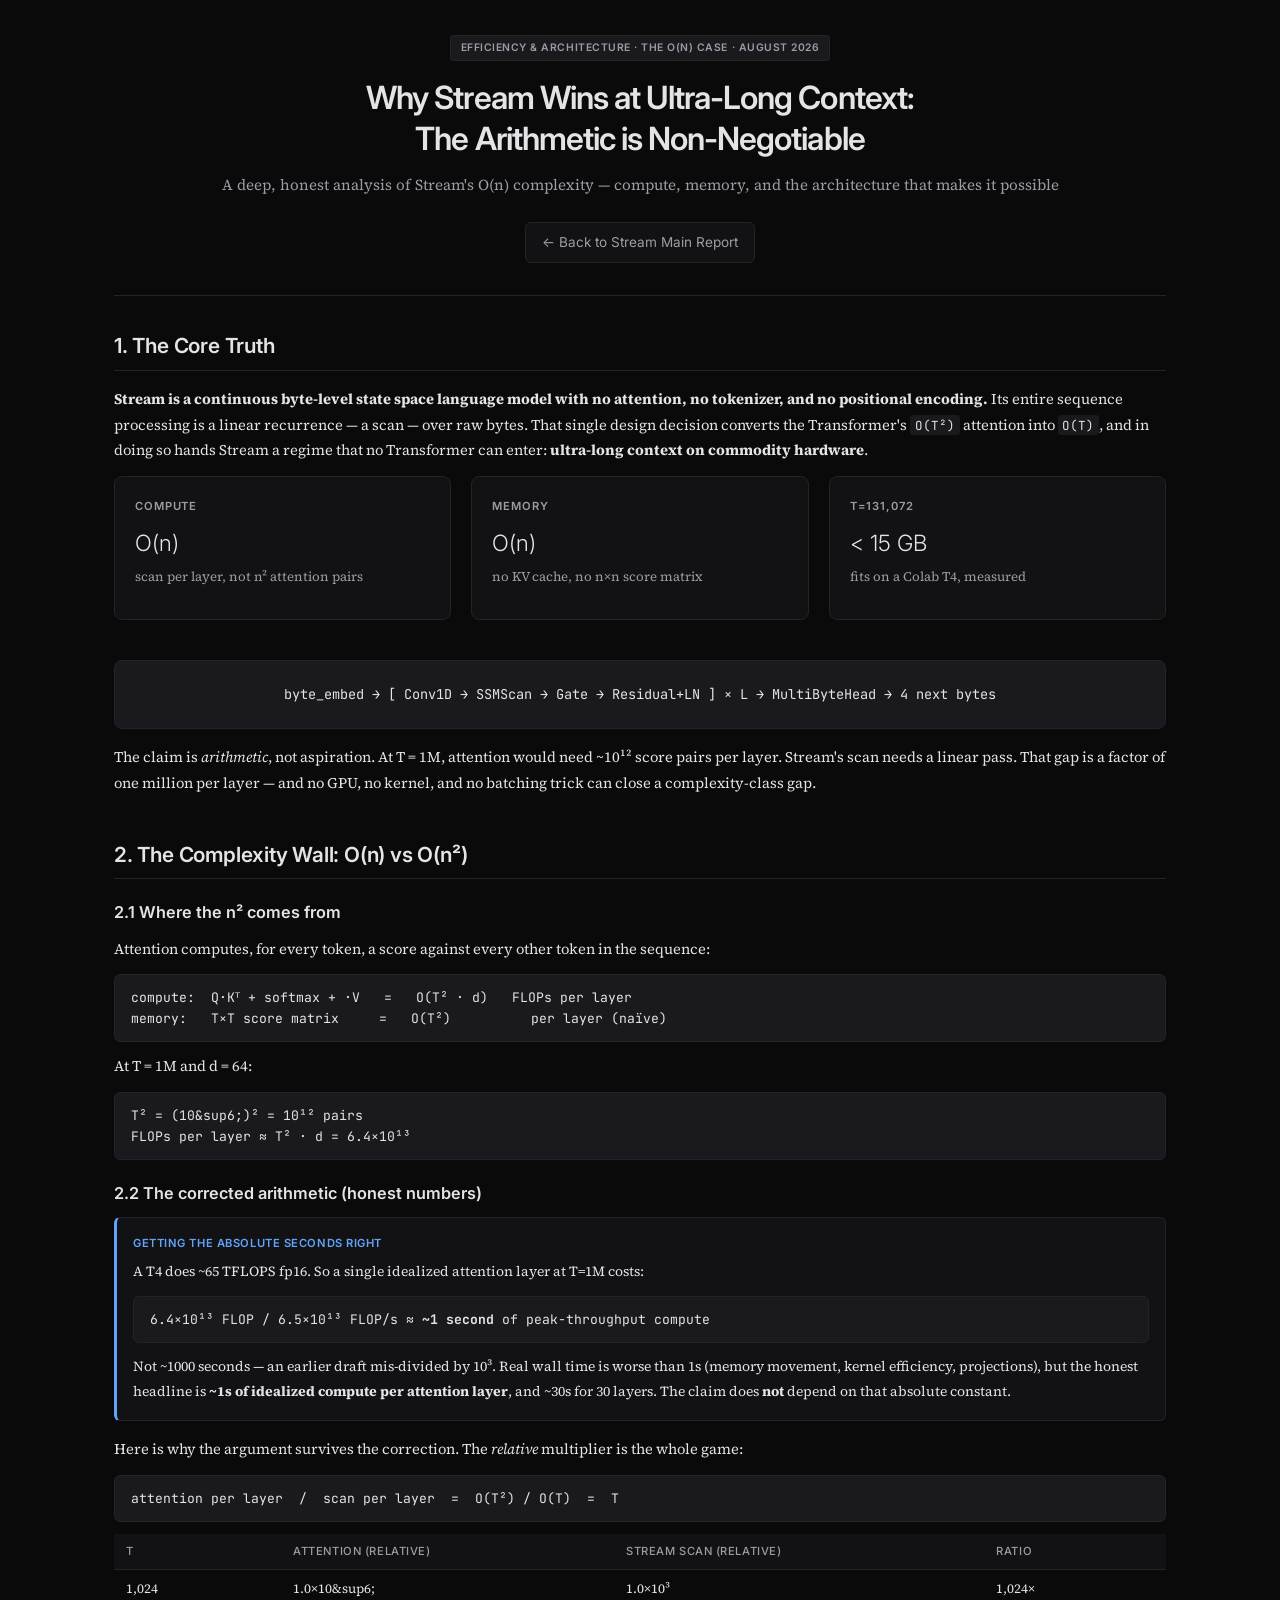
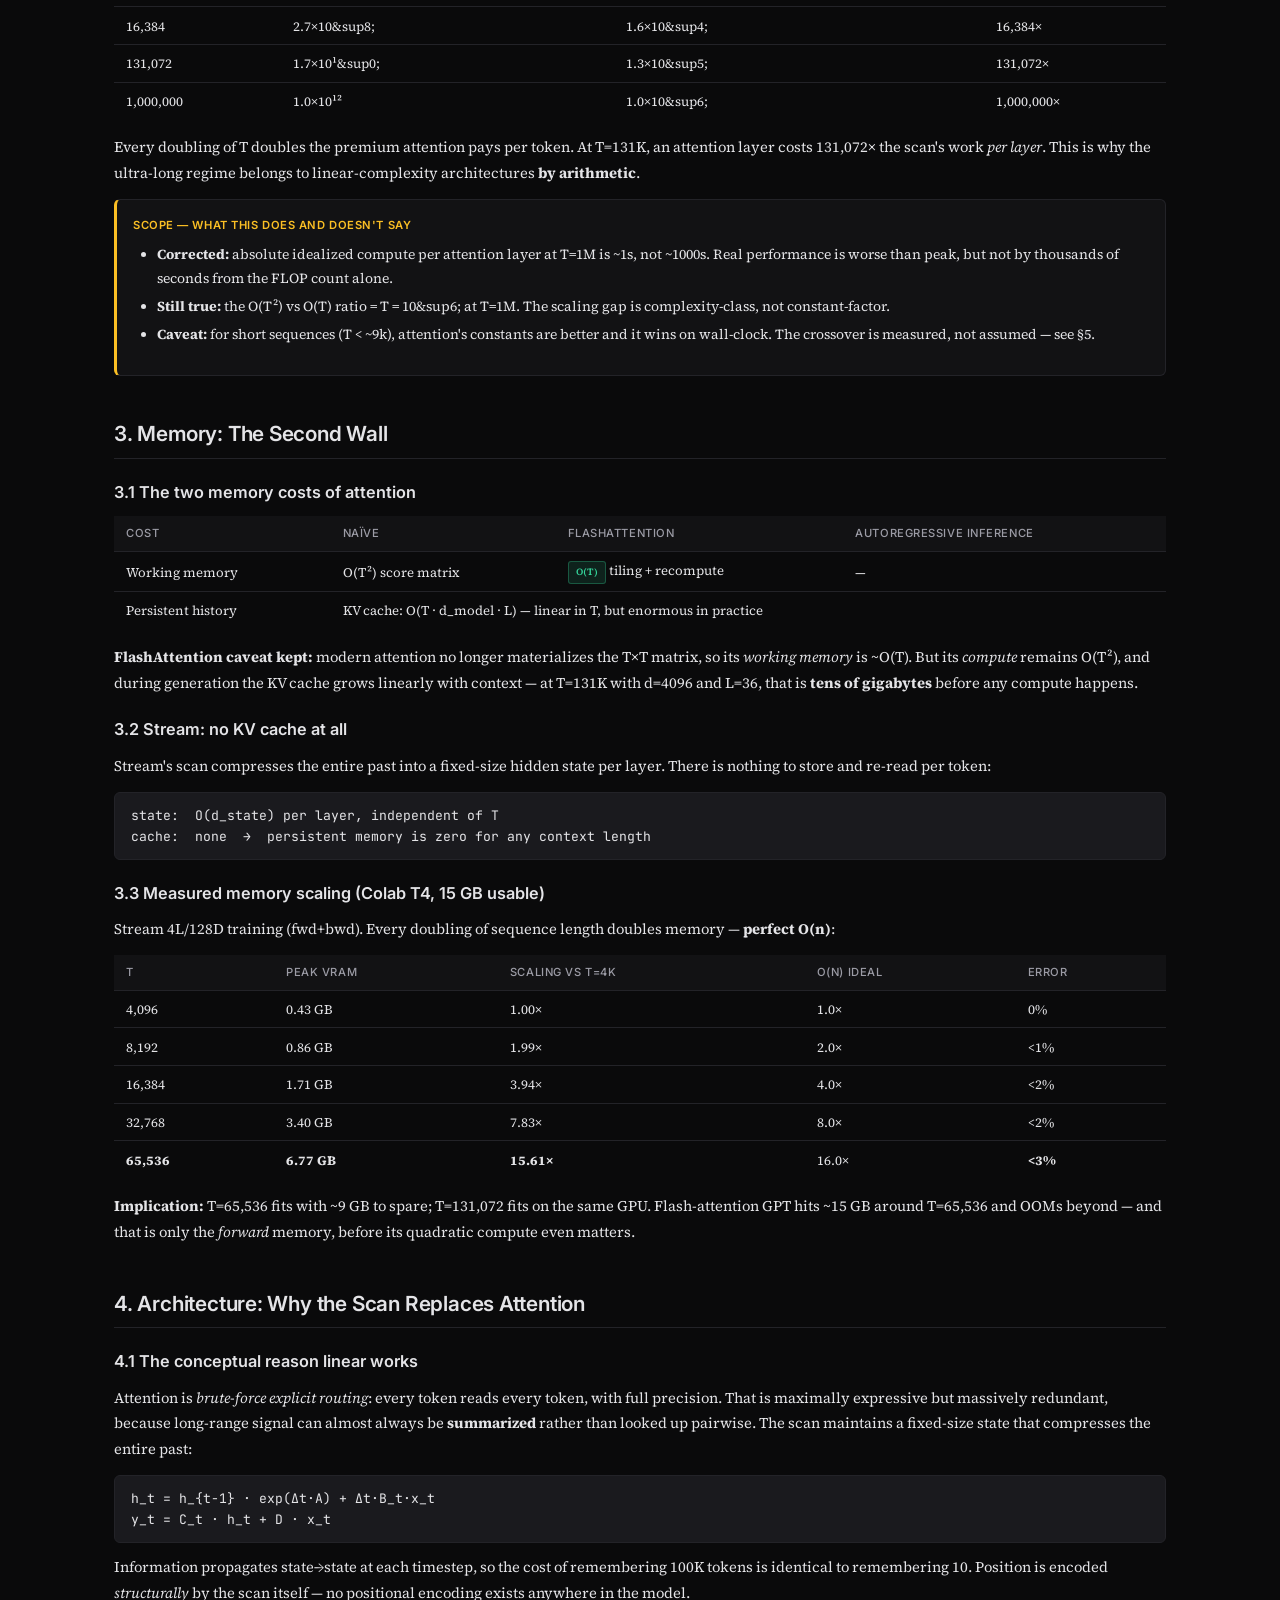
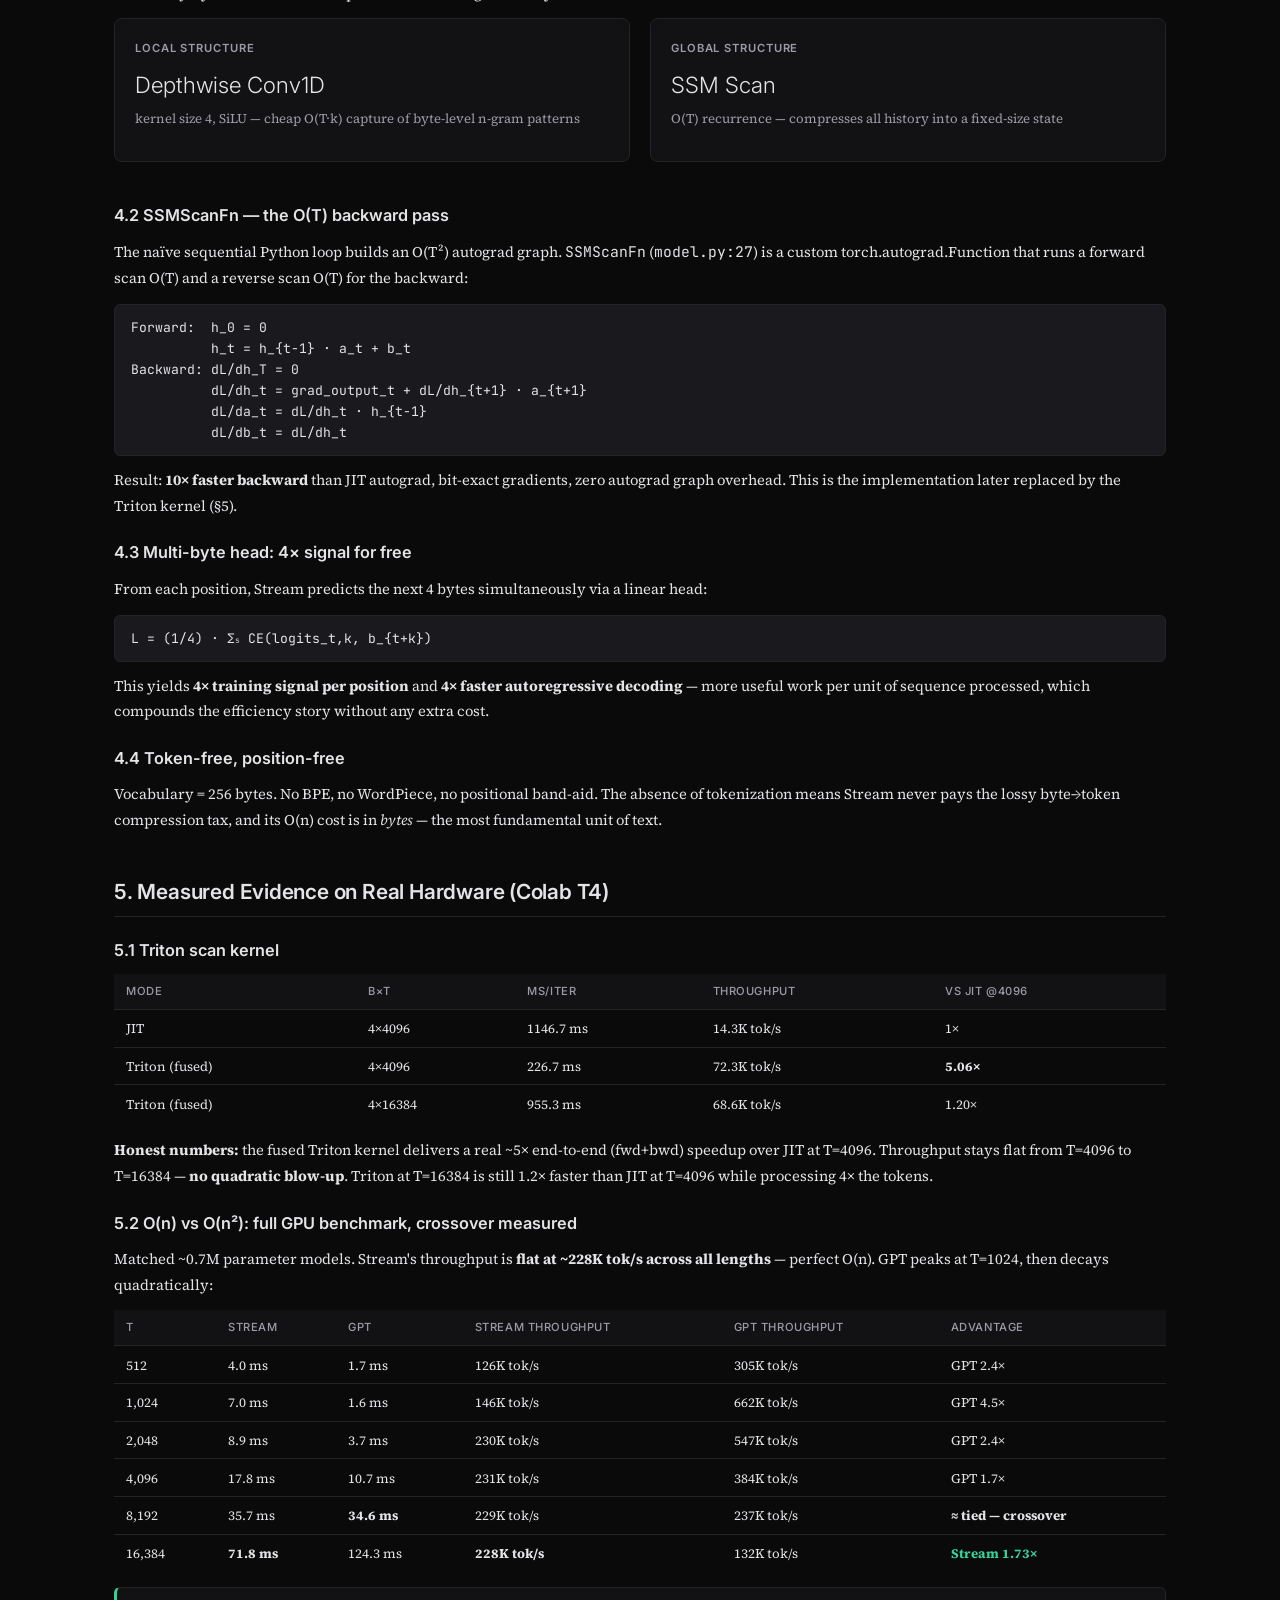
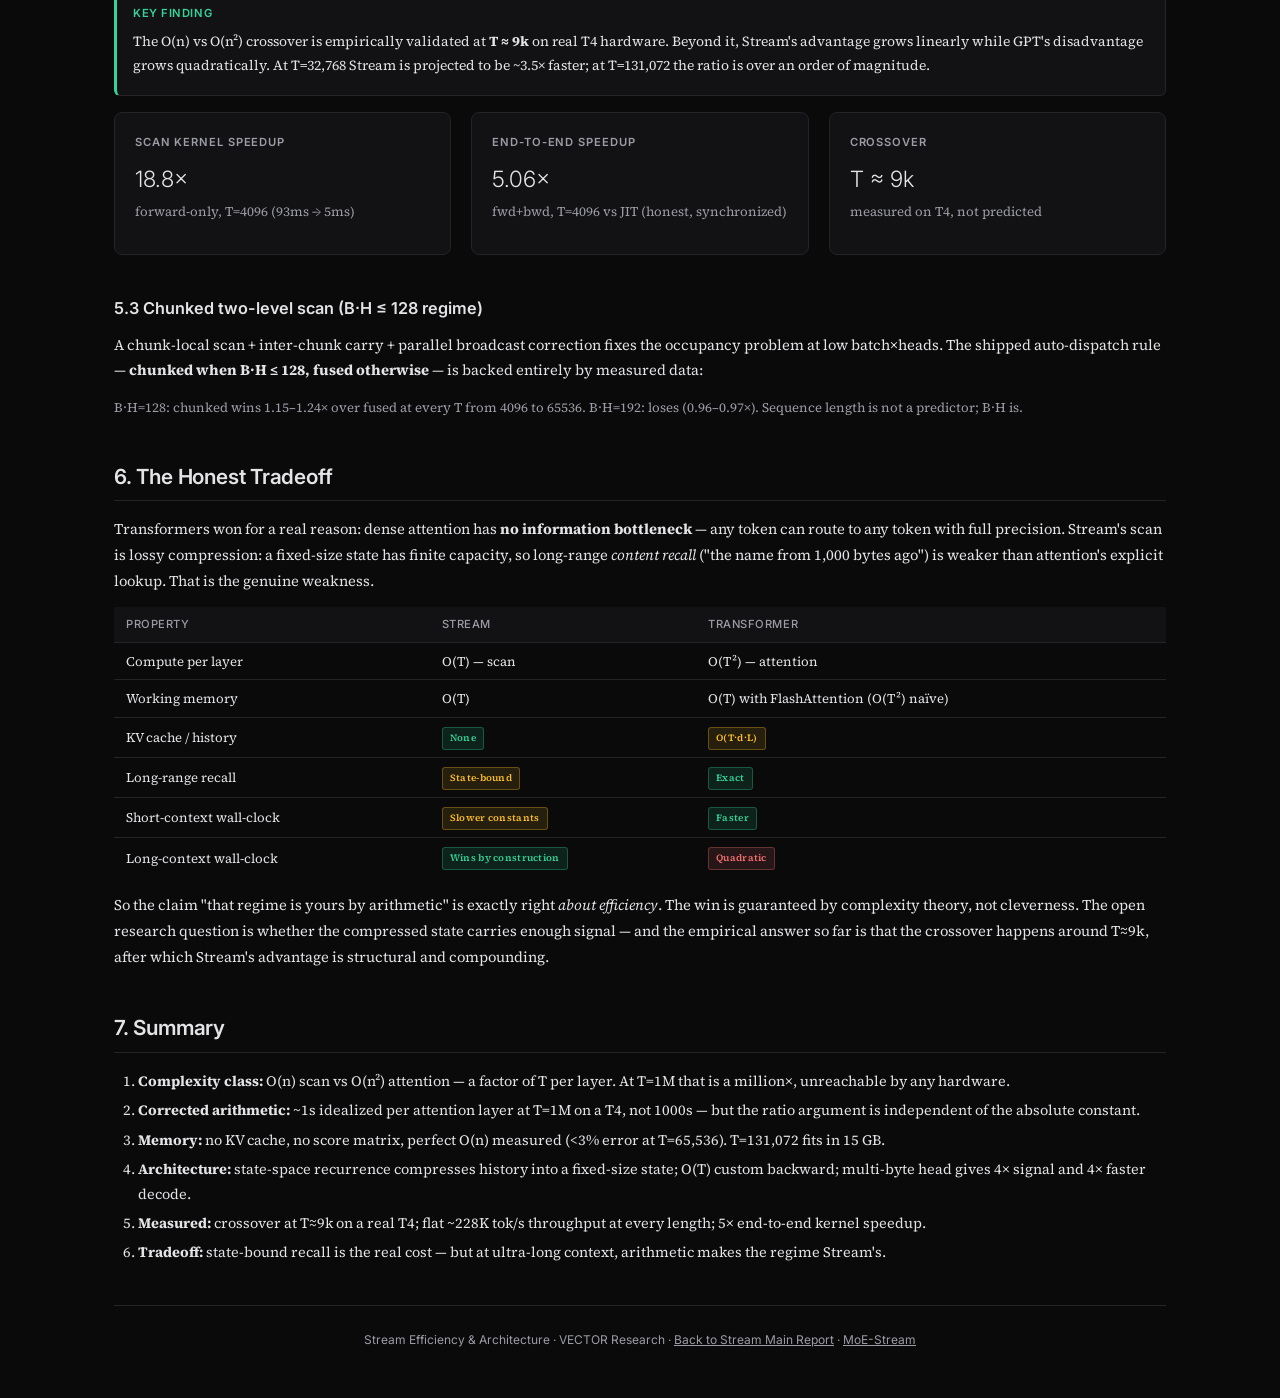
==== commit 017c6b3d: "site: efficiency page on shared stylesheet, callout boxes unified" ====
--- a/efficiency.html
+++ b/efficiency.html
@@ -6,90 +6,19 @@
 <title>Stream: Efficiency &amp; Architecture — The O(n) Case</title>
 <link rel="preconnect" href="https://fonts.googleapis.com">
 <link href="https://fonts.googleapis.com/css2?family=Inter:wght@300;400;500;600;700&family=Source+Serif+4:ital,wght@0,400;0,600;1,400&family=JetBrains+Mono:wght@400;500&display=swap" rel="stylesheet">
+<link rel="stylesheet" href="assets/site.css">
 <style>
-*, *::before, *::after { box-sizing: border-box; margin: 0; padding: 0; }
-:root {
-  --bg: #0a0a0a;
-  --surface: #111111;
-  --surface2: #1a1a1a;
-  --border: #222222;
-  --text: #e0e0e0;
-  --text2: #888888;
-  --accent: #ffffff;
-  --green: #4ade80;
-  --yellow: #facc15;
-  --red: #f87171;
-  --blue: #60a5fa;
-  --purple: #a78bfa;
-  --orange: #fb923c;
-  --cyan: #22d3ee;
-  --font: 'Source Serif 4', Georgia, Cambria, 'Times New Roman', serif;
-  --head: 'Inter', -apple-system, BlinkMacSystemFont, sans-serif;
-  --mono: 'JetBrains Mono', monospace;
-}
-body { font-family: var(--font); background: var(--bg); color: var(--text); line-height: 1.7; -webkit-font-smoothing: antialiased; }
-h1, h2, h3, h4 { font-family: var(--head); }
-.container { max-width: 1100px; margin: 0 auto; padding: 2rem 1.5rem; }
-
-/* Header */
+/* Page-specific: header + flow diagram. Everything else lives in assets/site.css. */
+.container { max-width: 1100px; }
 .eff-header { border-bottom: 1px solid var(--border); padding-bottom: 2rem; margin-bottom: 2rem; text-align: center; }
-.eff-header .badge { display: inline-block; font-size: 0.65rem; padding: 0.2rem 0.6rem; border-radius: 3px; font-weight: 600; letter-spacing: 0.05em; text-transform: uppercase; margin-bottom: 1rem; background: rgba(34, 211, 238, 0.15); color: var(--cyan); border: 1px solid rgba(34, 211, 238, 0.3); }
-.eff-header h1 { font-size: 2rem; font-weight: 600; letter-spacing: -0.03em; color: var(--accent); line-height: 1.3; margin-bottom: 0.75rem; }
-.eff-header .subtitle { font-size: 0.95rem; color: var(--text2); margin-bottom: 0.5rem; }
-.eff-header .back-link { display: inline-block; margin-top: 1rem; padding: 0.5rem 1rem; background: var(--surface); border: 1px solid var(--border); border-radius: 6px; color: var(--text2); text-decoration: none; font-size: 0.85rem; transition: all 0.15s; }
-.eff-header .back-link:hover { color: var(--accent); border-color: var(--accent); }
-
-.section { margin-bottom: 2.5rem; }
-.section h2 { font-size: 1.35rem; font-weight: 600; color: var(--accent); margin-bottom: 1rem; padding-bottom: 0.4rem; border-bottom: 1px solid var(--border); }
-.section h3 { font-size: 1.05rem; font-weight: 600; color: var(--accent); margin: 1.25rem 0 0.6rem; }
-.section p { font-size: 0.92rem; color: var(--text); margin-bottom: 0.75rem; line-height: 1.75; }
-.section .note { font-size: 0.82rem; color: var(--text2); margin-bottom: 0.75rem; }
-
-.math-block { font-family: var(--mono); font-size: 0.85rem; color: var(--cyan); background: var(--surface2); padding: 0.75rem 1rem; border-radius: 6px; margin: 0.75rem 0; overflow-x: auto; white-space: pre; border: 1px solid var(--border); }
-
-.card { background: var(--surface); border: 1px solid var(--border); border-radius: 8px; padding: 1.25rem; margin-bottom: 1rem; }
-.card .card-title { font-size: 0.7rem; font-weight: 600; text-transform: uppercase; letter-spacing: 0.08em; color: var(--text2); margin-bottom: 0.5rem; }
-.card .value { font-size: 1.4rem; font-weight: 300; color: var(--accent); margin: 0.15rem 0; }
-.card .value.small { font-size: 1rem; }
-
-.grid-2 { display: grid; grid-template-columns: 1fr 1fr; gap: 1.25rem; margin-bottom: 1.5rem; }
-.grid-3 { display: grid; grid-template-columns: 1fr 1fr 1fr; gap: 1.25rem; margin-bottom: 1.5rem; }
-@media (max-width: 768px) { .grid-2, .grid-3 { grid-template-columns: 1fr; } }
-
-table { width: 100%; border-collapse: collapse; margin-bottom: 1rem; }
-th { text-align: left; font-size: 0.7rem; text-transform: uppercase; letter-spacing: 0.05em; color: var(--text2); padding: 0.5rem 0.75rem; border-bottom: 1px solid var(--border); font-weight: 500; }
-td { padding: 0.45rem 0.75rem; border-bottom: 1px solid var(--border); font-size: 0.82rem; }
-
-.status-badge { display: inline-block; font-size: 0.6rem; padding: 0.15rem 0.45rem; border-radius: 3px; font-weight: 600; letter-spacing: 0.03em; }
-.status-badge.pass { background: rgba(74, 222, 128, 0.15); color: var(--green); border: 1px solid rgba(74, 222, 128, 0.3); }
-.status-badge.warn { background: rgba(250, 204, 21, 0.15); color: var(--yellow); border: 1px solid rgba(250, 204, 21, 0.3); }
-.status-badge.fail { background: rgba(248, 113, 113, 0.15); color: var(--red); border: 1px solid rgba(248, 113, 113, 0.3); }
-.status-badge.pending { background: rgba(96, 165, 250, 0.15); color: var(--blue); border: 1px solid rgba(96, 165, 250, 0.3); }
-.status-badge.info { background: rgba(167, 139, 250, 0.15); color: var(--purple); border: 1px solid rgba(167, 139, 250, 0.3); }
-
-.insight-box { background: rgba(96, 165, 250, 0.06); border: 1px solid rgba(96, 165, 250, 0.2); border-radius: 6px; padding: 1rem; margin-bottom: 1rem; }
-.insight-box .title { font-size: 0.7rem; font-weight: 600; color: var(--blue); text-transform: uppercase; letter-spacing: 0.05em; margin-bottom: 0.4rem; }
-
-.warning-box { background: rgba(248, 113, 113, 0.06); border: 1px solid rgba(248, 113, 113, 0.2); border-radius: 6px; padding: 1rem; margin-bottom: 1rem; }
-.warning-box .title { font-size: 0.7rem; font-weight: 600; color: var(--red); text-transform: uppercase; letter-spacing: 0.05em; margin-bottom: 0.4rem; }
-
-.flow-diagram { font-family: var(--mono); font-size: 0.85rem; background: var(--surface2); padding: 1.25rem; border-radius: 8px; margin: 1rem 0; text-align: center; line-height: 2; border: 1px solid var(--border); color: var(--cyan); }
-
-ul, ol { margin: 0.5rem 0 0.75rem 1.5rem; }
-li { font-size: 0.9rem; color: var(--text); margin-bottom: 0.3rem; }
-
-footer { border-top: 1px solid var(--border); padding-top: 1.5rem; margin-top: 2.5rem; font-size: 0.75rem; color: var(--text2); text-align: center; }
-footer a { color: var(--text2); text-decoration: none; }
-footer a:hover { color: var(--accent); }
-
-@media (max-width: 768px) {
-  .eff-header h1 { font-size: 1.4rem; }
-  .container { padding: 1.5rem 1rem; }
-  table { display: block; width: 100%; overflow-x: auto; -webkit-overflow-scrolling: touch; white-space: nowrap; }
-  .math-block { font-size: 0.78rem; padding: 0.65rem 0.75rem; }
-  .flow-diagram { overflow-x: auto; text-align: left; }
-  .section h2 { font-size: 1.2rem; }
-}
+.eff-header .badge { display: inline-block; font-family: var(--sans); font-size: 0.65rem; padding: 0.2rem 0.6rem; border-radius: 3px; font-weight: 600; letter-spacing: 0.05em; text-transform: uppercase; margin-bottom: 1rem; background: var(--surface2); color: var(--muted); border: 1px solid var(--border); }
+.eff-header h1 { font-size: 2rem; font-weight: 600; letter-spacing: -0.03em; line-height: 1.3; margin-bottom: 0.75rem; }
+.eff-header .subtitle { font-size: 0.95rem; color: var(--muted); margin-bottom: 0.5rem; }
+.eff-header .back-link { display: inline-block; margin-top: 1rem; padding: 0.5rem 1rem; background: var(--surface); border: 1px solid var(--border); border-radius: 6px; color: var(--muted); text-decoration: none; font-size: 0.85rem; font-family: var(--sans); }
+.eff-header .back-link:hover { color: var(--accent); border-color: var(--muted); }
+.flow-diagram { font-family: var(--mono); font-size: 0.85rem; background: var(--surface2); padding: 1.25rem; border-radius: 8px; margin: 1rem 0; text-align: center; line-height: 2; border: 1px solid var(--border); overflow-x: auto; }
+@media (max-width: 768px) { .eff-header h1 { font-size: 1.4rem; } .flow-diagram { text-align: left; } }
+
 </style>
 </head>
 <body>
@@ -146,7 +75,7 @@
 FLOPs per layer &asymp; T&sup2; &middot; d = 6.4&times;10&sup1;&sup3;</div>
 
   <h3>2.2 The corrected arithmetic (honest numbers)</h3>
-  <div class="insight-box">
+  <div class="callout">
     <div class="title">Getting the absolute seconds right</div>
     <p>A T4 does ~65 TFLOPS fp16. So a single idealized attention layer at T=1M costs:</p>
     <div class="math-block">6.4&times;10&sup1;&sup3; FLOP / 6.5&times;10&sup1;&sup3; FLOP/s &asymp; <strong>~1 second</strong> of peak-throughput compute</div>
@@ -166,8 +95,8 @@
   </table>
   <p>Every doubling of T doubles the premium attention pays per token. At T=131K, an attention layer costs 131,072&times; the scan's work <em>per layer</em>. This is why the ultra-long regime belongs to linear-complexity architectures <strong>by arithmetic</strong>.</p>
 
-  <div class="warning-box">
-    <div class="title">Honesty box — what this does and doesn't say</div>
+  <div class="callout warn">
+    <div class="title">Scope — what this does and doesn't say</div>
     <ul>
       <li><strong>Corrected:</strong> absolute idealized compute per attention layer at T=1M is ~1s, not ~1000s. Real performance is worse than peak, but not by thousands of seconds from the FLOP count alone.</li>
       <li><strong>Still true:</strong> the O(T&sup2;) vs O(T) ratio = T = 10&sup6; at T=1M. The scaling gap is complexity-class, not constant-factor.</li>
@@ -277,10 +206,10 @@
       <tr><td>2,048</td><td>8.9 ms</td><td>3.7 ms</td><td>230K tok/s</td><td>547K tok/s</td><td style="color:var(--red);">GPT 2.4&times;</td></tr>
       <tr><td>4,096</td><td>17.8 ms</td><td>10.7 ms</td><td>231K tok/s</td><td>384K tok/s</td><td style="color:var(--red);">GPT 1.7&times;</td></tr>
       <tr><td>8,192</td><td>35.7 ms</td><td><strong>34.6 ms</strong></td><td>229K tok/s</td><td>237K tok/s</td><td><strong>&asymp; tied &mdash; crossover</strong></td></tr>
-      <tr><td>16,384</td><td><strong>71.8 ms</strong></td><td>124.3 ms</td><td><strong>228K tok/s</strong></td><td>132K tok/s</td><td style="color:var(--green);"><strong>Stream 1.73&times;</strong></td></tr>
-    </tbody>
-  </table>
-  <div class="insight-box">
+      <tr><td>16,384</td><td><strong>71.8 ms</strong></td><td>124.3 ms</td><td><strong>228K tok/s</strong></td><td>132K tok/s</td><td class="good"><strong>Stream 1.73&times;</strong></td></tr>
+    </tbody>
+  </table>
+  <div class="callout good">
     <div class="title">Key finding</div>
     <p>The O(n) vs O(n&sup2;) crossover is empirically validated at <strong>T &asymp; 9k</strong> on real T4 hardware. Beyond it, Stream's advantage grows linearly while GPT's disadvantage grows quadratically. At T=32,768 Stream is projected to be ~3.5&times; faster; at T=131,072 the ratio is over an order of magnitude.</p>
   </div>
@@ -344,5 +273,6 @@
 </footer>
 
 </div>
+<script src="assets/site.js"></script>
 </body>
 </html>
--- a/assets/site.css
+++ b/assets/site.css
@@ -0,0 +1,260 @@
+/* RETRANS-X research site — shared stylesheet.
+   One palette, one type scale, one callout system. No per-page rainbows. */
+
+*, *::before, *::after { box-sizing: border-box; margin: 0; padding: 0; }
+
+:root {
+  --bg: #0a0a0b;
+  --surface: #121214;
+  --surface2: #1a1a1e;
+  --border: #232328;
+  --text: #e4e4e7;
+  --muted: #9c9ca6;
+  --faint: #63636c;
+  --accent: #fafafa;
+  --good: #34d399;
+  --bad: #f87171;
+  --warn: #fbbf24;
+  --info: #60a5fa;
+  --serif: 'Source Serif 4', Georgia, Cambria, 'Times New Roman', serif;
+  --sans: 'Inter', -apple-system, BlinkMacSystemFont, 'Segoe UI', sans-serif;
+  --mono: 'JetBrains Mono', 'Cascadia Code', Consolas, monospace;
+}
+
+html { scroll-behavior: smooth; }
+body {
+  font-family: var(--serif);
+  background: var(--bg);
+  color: var(--text);
+  line-height: 1.7;
+  -webkit-font-smoothing: antialiased;
+}
+h1, h2, h3, h4 { font-family: var(--sans); }
+code, .math, .math-block { font-family: var(--mono); }
+
+.container { max-width: 1100px; margin: 0 auto; padding: 2rem 1.5rem 3rem; }
+
+/* ---------- masthead ---------- */
+.masthead {
+  display: flex; align-items: baseline; justify-content: space-between; gap: 1rem;
+  border-bottom: 1px solid var(--border);
+  padding-bottom: 1.25rem; margin-bottom: 1.5rem;
+}
+.masthead .identity .lab {
+  font-family: var(--sans); font-size: 1rem; font-weight: 700;
+  letter-spacing: 0.18em; text-transform: uppercase;
+}
+.masthead .identity .note {
+  font-size: 0.7rem; letter-spacing: 0.14em; text-transform: uppercase;
+  color: var(--muted); margin-top: 0.15rem;
+}
+.masthead .headline { text-align: center; flex: 1; padding: 0 1.5rem; }
+.masthead .headline h1 {
+  font-size: 2.1rem; font-weight: 600; letter-spacing: -0.02em; line-height: 1.25;
+  margin-bottom: 0.4rem;
+}
+.masthead .headline .sub {
+  font-size: 0.78rem; letter-spacing: 0.12em; text-transform: uppercase; color: var(--muted);
+}
+.masthead .colophon { font-family: var(--sans); text-align: right; font-size: 0.78rem; line-height: 1.5; }
+.masthead .colophon .line { color: var(--muted); }
+.masthead .colophon .line.strong { color: var(--accent); font-weight: 500; }
+
+/* ---------- page nav ---------- */
+.paper-header { margin-bottom: 2rem; text-align: center; }
+.paper-header .authors { font-size: 0.95rem; color: var(--muted); margin-bottom: 0.5rem; }
+.paper-header .affiliation, .paper-header .date { font-size: 0.8rem; color: var(--muted); margin-bottom: 0.5rem; }
+.paper-nav { display: flex; gap: 0.5rem; justify-content: center; flex-wrap: wrap; margin-top: 1.25rem; }
+.paper-nav a {
+  color: var(--muted); text-decoration: none; font-size: 0.75rem; font-family: var(--sans);
+  padding: 0.3rem 0.75rem; border: 1px solid var(--border); border-radius: 4px;
+  transition: color 0.15s, border-color 0.15s;
+}
+.paper-nav a:hover { color: var(--accent); border-color: var(--muted); }
+.paper-nav a[aria-current="page"] { color: var(--accent); border-color: var(--accent); }
+
+/* ---------- layout with TOC ---------- */
+.toc-grid { display: grid; grid-template-columns: 220px 1fr; gap: 2rem; }
+.toc { position: sticky; top: 1rem; align-self: start; min-width: 0; }
+.toc ol { list-style: none; margin: 0; }
+.toc li { padding: 0.25rem 0; font-size: 0.8rem; }
+.toc a { color: var(--muted); text-decoration: none; }
+.toc a:hover, .toc a.active { color: var(--accent); }
+
+/* ---------- sections ---------- */
+.section { margin-bottom: 2.5rem; }
+.section h2 {
+  font-size: 1.3rem; font-weight: 600; letter-spacing: -0.01em;
+  margin-bottom: 1rem; padding-bottom: 0.4rem; border-bottom: 1px solid var(--border);
+}
+.section h3 { font-size: 1.02rem; font-weight: 600; margin: 1.25rem 0 0.6rem; }
+.section p { font-size: 0.92rem; margin-bottom: 0.75rem; line-height: 1.75; }
+.note { font-size: 0.82rem; color: var(--muted); margin-bottom: 0.75rem; }
+.note strong { color: var(--text); font-weight: 600; }
+
+ul, ol { margin: 0.5rem 0 0.75rem 1.5rem; }
+li { font-size: 0.9rem; margin-bottom: 0.3rem; }
+
+/* ---------- changelog strip (was "what changed" marketing) ---------- */
+.changelog {
+  border: 1px solid var(--border); border-radius: 8px;
+  padding: 1.25rem 1.5rem; margin-bottom: 2.5rem; background: var(--surface);
+}
+.changelog .kicker {
+  font-family: var(--sans); font-size: 0.68rem; font-weight: 600;
+  letter-spacing: 0.16em; text-transform: uppercase; color: var(--muted);
+  margin-bottom: 0.75rem;
+}
+.changelog dl { display: grid; grid-template-columns: auto 1fr; gap: 0.4rem 1rem; margin: 0; }
+.changelog dt { font-family: var(--mono); font-size: 0.78rem; color: var(--faint); white-space: nowrap; }
+.changelog dd { font-size: 0.87rem; margin: 0; }
+.changelog dd strong { font-weight: 600; }
+
+/* ---------- figures ---------- */
+.figure-container, figure.block {
+  background: var(--surface); border: 1px solid var(--border); border-radius: 8px;
+  padding: 1rem; margin: 1.25rem 0; text-align: center; overflow: hidden;
+}
+.figure-container img, figure.block img { max-width: 100%; height: auto; border-radius: 4px; display: block; margin: 0 auto; }
+.figure-container .caption, figure.block figcaption { font-size: 0.8rem; color: var(--muted); margin-top: 0.6rem; text-align: left; }
+
+/* ---------- math ---------- */
+.math { font-size: 0.85em; color: var(--text); background: var(--surface2); padding: 0.1rem 0.3rem; border-radius: 3px; }
+.math-block {
+  font-size: 0.82rem; background: var(--surface2); color: var(--text);
+  padding: 0.75rem 1rem; border-radius: 6px; margin: 0.75rem 0;
+  overflow-x: auto; white-space: pre; border: 1px solid var(--border); line-height: 1.6;
+}
+
+/* ---------- cards & grids ---------- */
+.grid-2 { display: grid; grid-template-columns: 1fr 1fr; gap: 1.25rem; margin-bottom: 1.5rem; }
+.grid-3 { display: grid; grid-template-columns: 1fr 1fr 1fr; gap: 1.25rem; margin-bottom: 1.5rem; }
+.grid-2 > *, .grid-3 > * { min-width: 0; }
+.card { background: var(--surface); border: 1px solid var(--border); border-radius: 8px; padding: 1.25rem; margin-bottom: 1rem; min-width: 0; }
+.card .card-title {
+  font-family: var(--sans); font-size: 0.7rem; font-weight: 600; text-transform: uppercase;
+  letter-spacing: 0.08em; color: var(--muted); margin-bottom: 0.5rem;
+}
+.card .value { font-family: var(--sans); font-size: 1.4rem; font-weight: 300; margin: 0.15rem 0; }
+.card .value.small { font-size: 1rem; }
+
+/* ---------- tables ---------- */
+.table-scroll { overflow-x: auto; margin-bottom: 1rem; border: 1px solid var(--border); border-radius: 8px; }
+.table-scroll table { margin-bottom: 0; border: none; }
+table { width: 100%; border-collapse: collapse; margin-bottom: 1rem; font-variant-numeric: tabular-nums; }
+th {
+  text-align: left; font-family: var(--sans); font-size: 0.7rem; font-weight: 500;
+  text-transform: uppercase; letter-spacing: 0.05em; color: var(--muted);
+  padding: 0.5rem 0.75rem; border-bottom: 1px solid var(--border);
+  background: var(--surface); white-space: nowrap;
+}
+td { padding: 0.45rem 0.75rem; border-bottom: 1px solid var(--border); font-size: 0.82rem; white-space: nowrap; }
+td.wrap, th.wrap { white-space: normal; }
+tbody tr:last-child td { border-bottom: none; }
+tbody tr:hover td { background: rgba(255, 255, 255, 0.02); }
+td .pos { color: var(--good); font-weight: 600; }
+td .neg { color: var(--bad); }
+td.good { color: var(--good); font-weight: 600; }
+td.bad { color: var(--bad); }
+
+/* ---------- callouts: one system, three flavors ---------- */
+.callout { border: 1px solid var(--border); border-left: 3px solid var(--info); border-radius: 6px; padding: 1rem; margin-bottom: 1rem; background: var(--surface); }
+.callout .title {
+  font-family: var(--sans); font-size: 0.7rem; font-weight: 600;
+  text-transform: uppercase; letter-spacing: 0.05em; margin-bottom: 0.4rem; color: var(--info);
+}
+.callout p, .callout li { font-size: 0.87rem; }
+.callout p:last-child { margin-bottom: 0; }
+.callout.warn { border-left-color: var(--warn); }
+.callout.warn .title { color: var(--warn); }
+.callout.bad { border-left-color: var(--bad); }
+.callout.bad .title { color: var(--bad); }
+.callout.good { border-left-color: var(--good); }
+.callout.good .title { color: var(--good); }
+
+/* ---------- status badges ---------- */
+.status-badge {
+  display: inline-block; font-size: 0.6rem; font-weight: 600; letter-spacing: 0.03em;
+  padding: 0.15rem 0.45rem; border-radius: 3px; border: 1px solid;
+}
+.status-badge.pass { background: rgba(52, 211, 153, 0.12); color: var(--good); border-color: rgba(52, 211, 153, 0.3); }
+.status-badge.warn { background: rgba(251, 191, 36, 0.12); color: var(--warn); border-color: rgba(251, 191, 36, 0.3); }
+.status-badge.fail { background: rgba(248, 113, 113, 0.12); color: var(--bad); border-color: rgba(248, 113, 113, 0.3); }
+.status-badge.pending { background: rgba(96, 165, 250, 0.12); color: var(--info); border-color: rgba(96, 165, 250, 0.3); }
+
+/* ---------- test report ---------- */
+.test-block { background: var(--surface2); border: 1px solid var(--border); border-radius: 6px; padding: 0.75rem; margin-bottom: 0.75rem; }
+.test-block .test-header { display: flex; justify-content: space-between; align-items: center; margin-bottom: 0.4rem; gap: 0.5rem; }
+.test-block .test-name { font-size: 0.85rem; font-weight: 500; }
+.test-block .test-meta { font-size: 0.7rem; color: var(--muted); }
+.test-block .test-stats { display: flex; gap: 1.5rem; flex-wrap: wrap; font-size: 0.8rem; color: var(--muted); margin-top: 0.35rem; }
+.log-container {
+  max-height: 400px; overflow-y: auto; background: #000;
+  border: 1px solid var(--border); border-radius: 6px; padding: 0.75rem;
+  font-family: var(--mono); font-size: 0.72rem; line-height: 1.5;
+}
+.log-container .log-line { white-space: pre; color: var(--muted); }
+.log-container .log-line.val { color: var(--good); font-weight: 500; }
+.log-container .log-line.iter { color: var(--info); }
+.log-container .log-line.warn { color: var(--warn); }
+
+/* ---------- collapsible deep-dives ---------- */
+details.deep { border: 1px solid var(--border); border-radius: 8px; background: var(--surface); margin-bottom: 1rem; }
+details.deep summary {
+  cursor: pointer; font-family: var(--sans); font-size: 0.95rem; font-weight: 600;
+  padding: 0.9rem 1.1rem; list-style: none;
+}
+details.deep summary::-webkit-details-marker { display: none; }
+details.deep summary::before { content: "+"; color: var(--muted); margin-right: 0.6rem; font-family: var(--mono); }
+details.deep[open] summary::before { content: "–"; }
+details.deep .deep-body { padding: 0 1.1rem 1.1rem; }
+details.deep .deep-body ol { margin-top: 0; }
+
+/* ---------- pending placeholder (replaces tables of dashes) ---------- */
+.pending {
+  border: 1px dashed var(--faint); border-radius: 8px; padding: 1.25rem;
+  margin-bottom: 1rem; text-align: center; color: var(--muted); font-size: 0.87rem;
+}
+.pending .status-badge { margin-bottom: 0.5rem; }
+
+/* ---------- cross-page link cards ---------- */
+.page-link { text-align: center; margin: 1.5rem 0; }
+.page-link a {
+  display: inline-block; padding: 0.7rem 1.5rem; background: var(--surface);
+  border: 1px solid var(--border); border-radius: 6px;
+  color: var(--accent); text-decoration: none; font-family: var(--sans); font-weight: 500;
+  transition: border-color 0.15s;
+}
+.page-link a:hover { border-color: var(--muted); }
+.page-link a .arrow { color: var(--muted); margin-right: 0.4rem; }
+
+.references { font-size: 0.82rem; color: var(--muted); }
+.references li { margin-bottom: 0.4rem; }
+
+footer {
+  border-top: 1px solid var(--border); padding-top: 1.5rem; margin-top: 2.5rem;
+  font-size: 0.75rem; color: var(--muted); text-align: center; font-family: var(--sans);
+}
+footer a { color: var(--muted); }
+footer a:hover { color: var(--accent); }
+
+@media (max-width: 860px) {
+  .toc-grid { grid-template-columns: 1fr; gap: 1.25rem; }
+  .toc { position: static; }
+  .toc .card { padding: 0.75rem; }
+  .toc ol { display: flex; flex-wrap: wrap; gap: 0.25rem 1rem; }
+}
+
+@media (max-width: 768px) {
+  .container { padding: 1.5rem 1rem 2.5rem; }
+  .masthead { flex-direction: column; align-items: center; gap: 1rem; text-align: center; }
+  .masthead .identity, .masthead .colophon { text-align: center; }
+  .masthead .headline { padding: 0; }
+  .masthead .headline h1 { font-size: 1.6rem; }
+  .grid-2, .grid-3 { grid-template-columns: 1fr; }
+  .card .value { font-size: 1.2rem; }
+  .paper-nav a { font-size: 0.7rem; padding: 0.28rem 0.55rem; }
+  .math-block { font-size: 0.78rem; padding: 0.65rem 0.75rem; }
+  .changelog dl { grid-template-columns: 1fr; gap: 0.15rem; }
+  .changelog dt { margin-top: 0.5rem; }
+}
